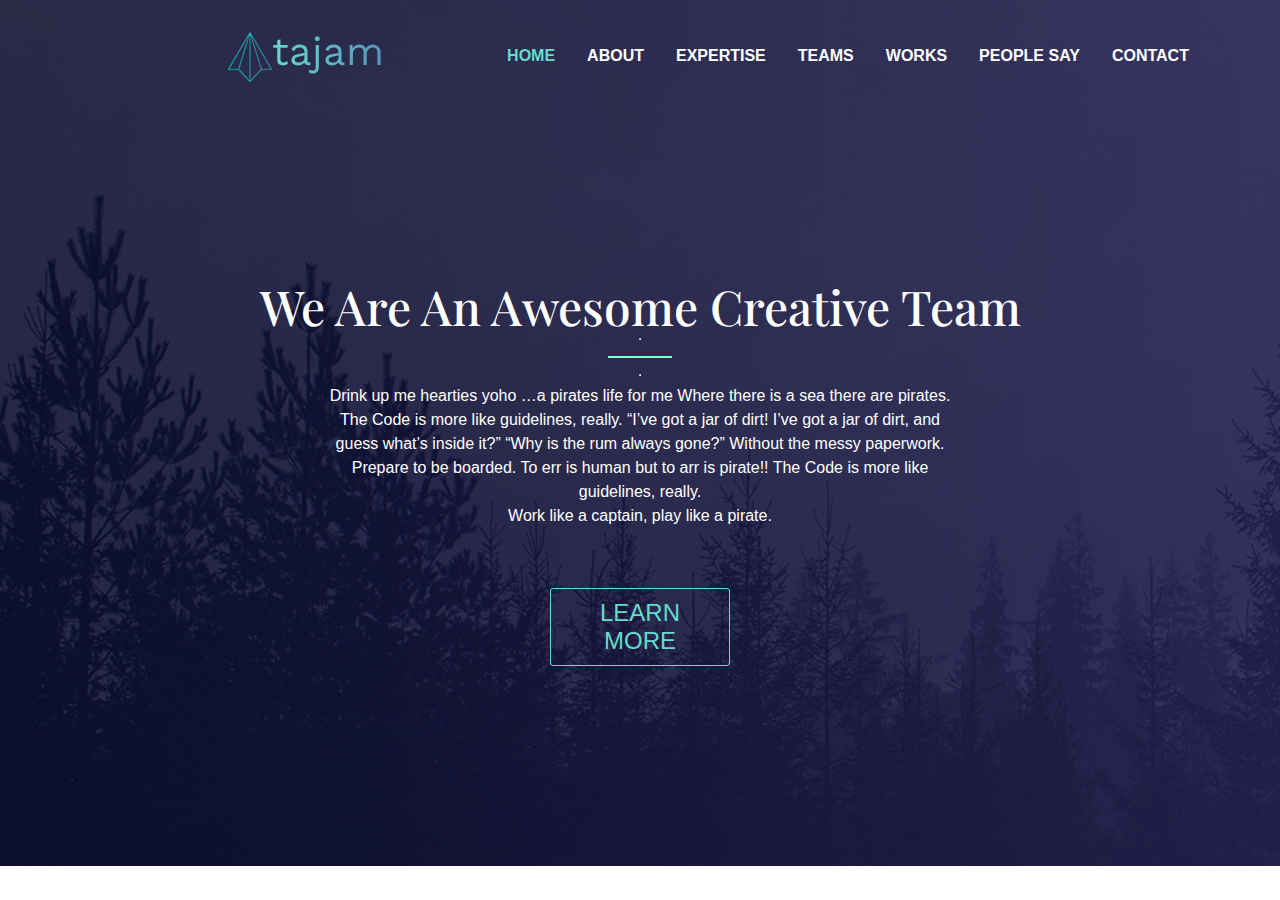
==== index.html @ 82365e59 "website head" ====
<!DOCTYPE html>
<html lang="en">
<head>
    <meta charset="UTF-8">
    <meta http-equiv="X-UA-Compatible" content="IE=edge">
    <meta name="viewport" content="width=device-width, initial-scale=1.0">
    <title>Document</title>
    <link rel="stylesheet" href="./css/style.css">
    <link rel="stylesheet" href="./css/reset.css">
    <link rel="preconnect" href="https://fonts.googleapis.com">
<link rel="preconnect" href="https://fonts.gstatic.com" crossorigin>
<link href="https://fonts.googleapis.com/css2?family=Work+Sans:wght@100&display=swap" rel="stylesheet"> 
<link rel="preconnect" href="https://fonts.googleapis.com">
<link rel="preconnect" href="https://fonts.gstatic.com" crossorigin>
<link href="https://fonts.googleapis.com/css2?family=Playfair+Display:wght@900&display=swap" rel="stylesheet"> 
</head>
<body>
    <section class="wrapper">
        <div class="top">
            <div class="top-left">
                <img src="./images/photoshop/design-assets/png/logo.png" alt="">
                <h1>tajam</h1>
            </div>
            <div class="top-right">
                <ul>
                    <li><a id="home-color" href="#">home</a></li>
                    <li><a href="#">about</a></li>
                    <li><a href="#">expertise</a></li>
                    <li><a href="#">teams</a></li>
                    <li><a href="#">works</a></li>
                    <li><a href="#">people say</a></li>
                    <li><a href="#">contact</a></li>
                </ul>
            </div>
        </div>
        <div class="bottom">
            <h1>we are an awesome creative team</h1>
            <hr class="invisible">
            <hr style="height:2px; width:5%; border-width:0; color:rgb(127, 255, 212); background-color:rgb(127, 255, 212)">
            <hr class="invisible">
            <p>Drink up me hearties yoho …a pirates life for me Where there is a sea there are pirates. The Code is more like guidelines, really. “I’ve got a jar of dirt! I’ve got a jar of dirt, and guess what’s inside it?” “Why is the rum always gone?” Without the messy paperwork.<br> Prepare to be boarded. To err is human but to arr is pirate!! The Code is more like guidelines, really.<br> Work like a captain, play like a pirate.</p>
            
            <button type="button">Learn More</button>
        </div>
    </section>
    
</body>
</html>
---- css/style.css ----
.wrapper {
    margin: 0 auto;
    background-image: url(../images/photoshop/design-assets/bgk-header.png);
    background-repeat: no-repeat;
    background-size: cover;
    position: relative;
}

.top {
    overflow: hidden;
    display: flex;
    padding-top: 2rem;
}

.top-left {
    display: flex;
    font-size: 40px;
    width: 30%;
    justify-content: flex-end;
    flex-direction: row;
}

.top-left h1 {
    background: #67D8CD;
    background: -webkit-linear-gradient(to right, #67D8CD 0%, #5794BA 100%);
    background: -moz-linear-gradient(to right, #67D8CD 0%, #5794BA 100%);
    background: linear-gradient(to right, #67D8CD 0%, #5794BA 100%);
    -webkit-background-clip: text;
    -webkit-text-fill-color: transparent;
    font-family: 'Work Sans',sans-serif ;

}

/*-------------------TOP RIGHT----------------*/
.top-right {
    text-transform: uppercase;
    width: 70%;
    padding-top: 1em;
}

.top-right ul {
    display: flex;
    justify-content: center;
    
}

.top-right ul li {
    padding-left: 2em;
    
}

.top-right a {
    color: white;
    font-weight: bold;
    font-family: sans-serif;
}

#home-color {
    color: #68DACD
}
/*--------------------TOP RIGHT------------------*/


/*--------------------BOTTOM------------------*/
.bottom {
    color: white;
    display: inline-flex;
    flex-direction: column;
    width: 100%;
    margin-top: 200px;
}

.bottom h1  {
    display: flex;
    justify-content: center;
    margin-left: auto;
    margin-right: auto;
    font-size: 3rem;
    text-transform: capitalize;
    font-family: 'Playfair Display', serif;
    font-weight: 500;
}

.bottom p {
    display: flex;
    justify-content: center;
    margin-left: auto;
    margin-right: auto;
    width: 50%;
    text-align: center;
    line-height: 1.5;
    font-family: sans-serif;
}

.bottom button {
    margin-top: 60px;
    width: 180px;
    margin-left: auto;
    margin-right: auto;
    margin-bottom: 200px;
    padding: 10px;
    border: 1px solid #68DACD;
    background-color: rgba(255, 255, 255, 0);
    cursor: pointer;
    font-size: 24px;
    text-transform: uppercase;
    color: #68DACD;
    
    border-radius: 3px;
}

.bottom button:hover {
    color: rgb(0, 0, 0);
    background-color: #68dacd;
    transition: 0.6s;
    
}

.invisible {
    color: rgba(0, 0, 0, 0);
}

/*--------------------BOTTOM------------------*/
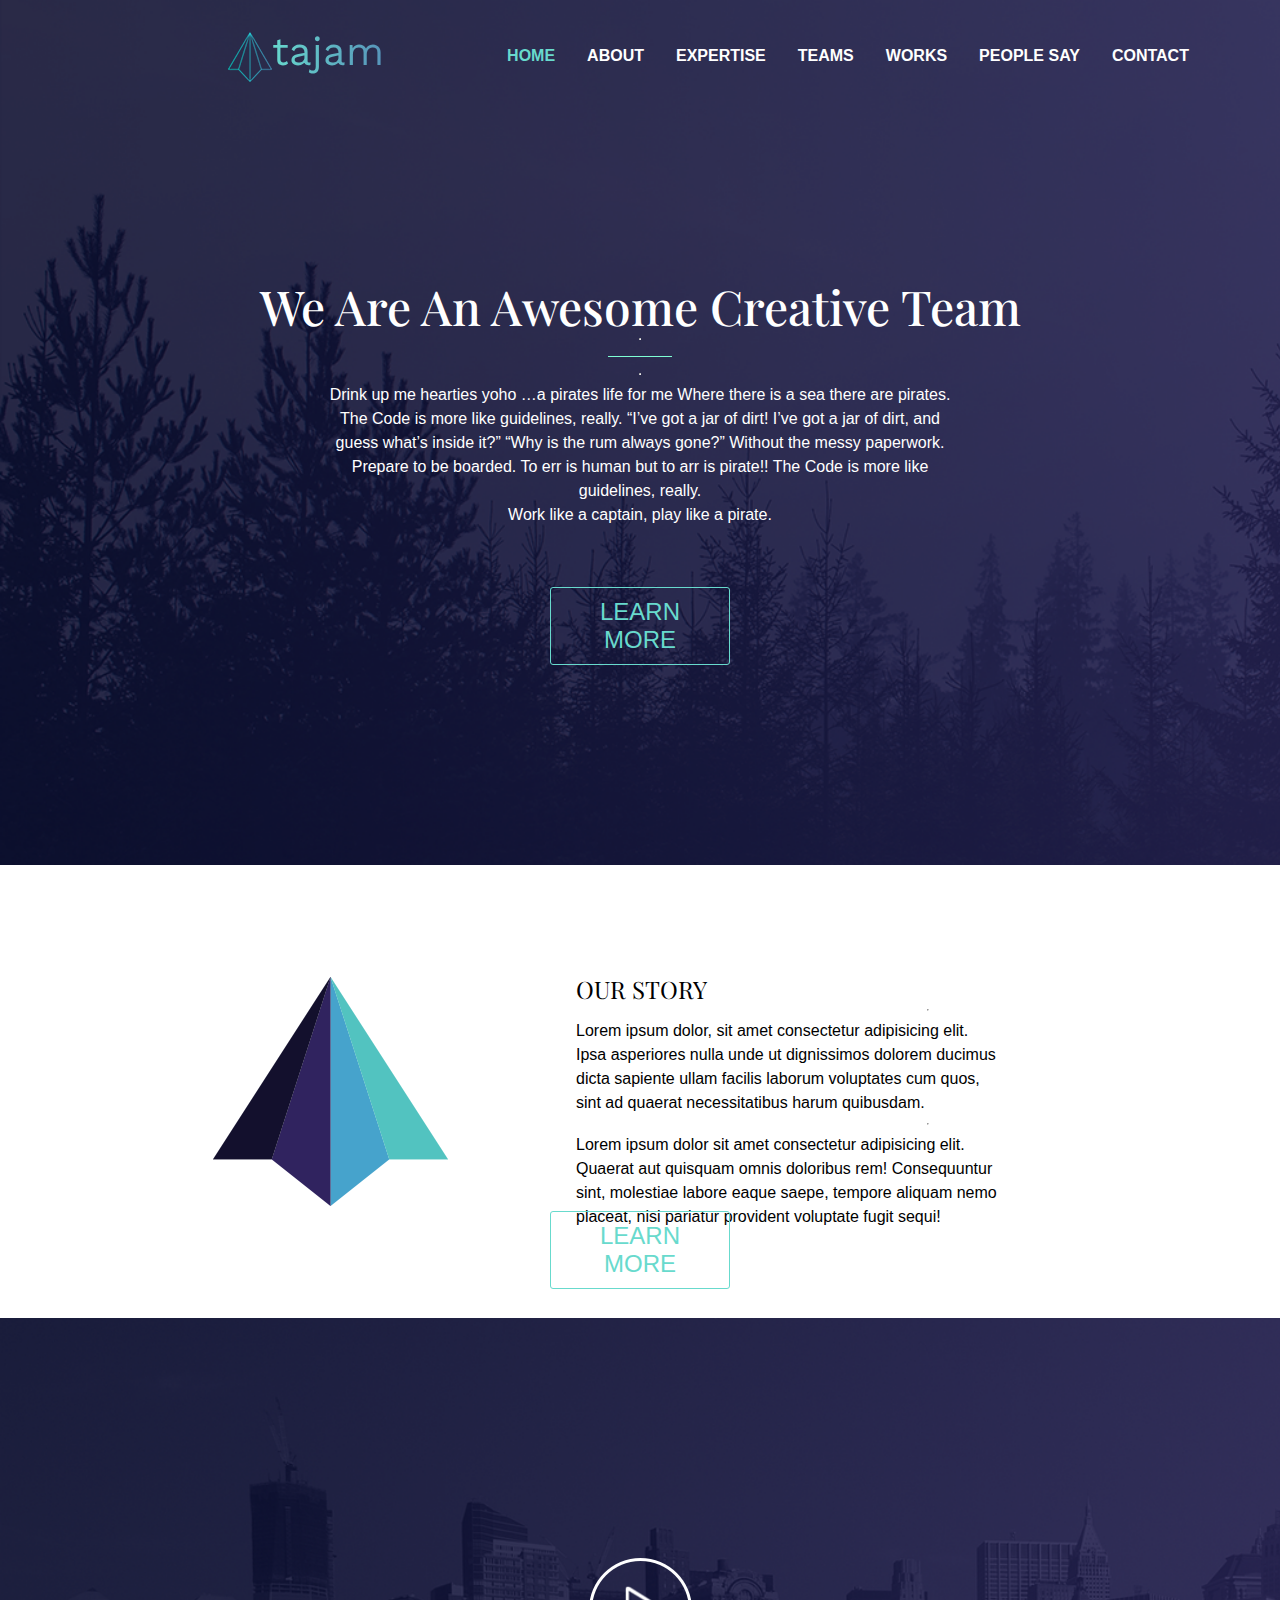
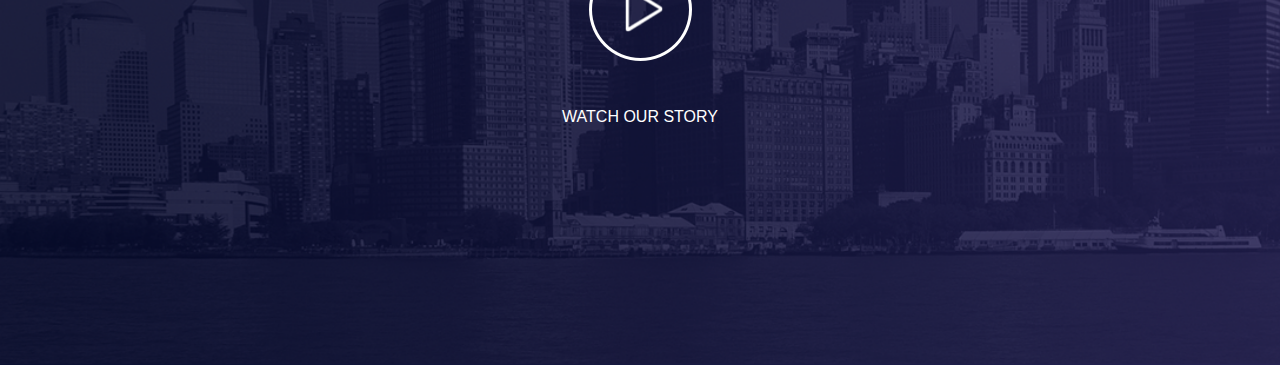
==== commit 09743eeb: "finished section 2 and 3" ====
--- a/index.html
+++ b/index.html
@@ -21,7 +21,7 @@
                 <img src="./images/photoshop/design-assets/png/logo.png" alt="">
                 <h1>tajam</h1>
             </div>
-            <div class="top-right">
+            <div class="top-right uppercase">
                 <ul>
                     <li><a id="home-color" href="#">home</a></li>
                     <li><a href="#">about</a></li>
@@ -36,13 +36,37 @@
         <div class="bottom">
             <h1>we are an awesome creative team</h1>
             <hr class="invisible">
-            <hr style="height:2px; width:5%; border-width:0; color:rgb(127, 255, 212); background-color:rgb(127, 255, 212)">
+            <hr style="height:1px; width:5%; border-width:0; color:rgb(127, 255, 212); background-color:rgb(127, 255, 212)">
             <hr class="invisible">
             <p>Drink up me hearties yoho …a pirates life for me Where there is a sea there are pirates. The Code is more like guidelines, really. “I’ve got a jar of dirt! I’ve got a jar of dirt, and guess what’s inside it?” “Why is the rum always gone?” Without the messy paperwork.<br> Prepare to be boarded. To err is human but to arr is pirate!! The Code is more like guidelines, really.<br> Work like a captain, play like a pirate.</p>
             
-            <button type="button">Learn More</button>
+            <button class="button uppercase" type="button">Learn More</button>
         </div>
     </section>
-    
+
+    <section class="our-story">
+        <div class="big-logo">
+            <img src="./images/photoshop/design-assets/png/logo-big.png" alt="">
+        </div>
+        <div class="our-story-text">
+            <h1 class="uppercase">our story</h1>
+            <hr class="invisible">
+            <p>Lorem ipsum dolor, sit amet consectetur adipisicing elit. Ipsa asperiores nulla unde ut dignissimos dolorem ducimus dicta sapiente ullam facilis laborum voluptates cum quos, sint ad quaerat necessitatibus harum quibusdam.</p>
+            <hr class="invisible">
+            <p>Lorem ipsum dolor sit amet consectetur adipisicing elit. Quaerat aut quisquam omnis doloribus rem! Consequuntur sint, molestiae labore eaque saepe, tempore aliquam nemo placeat, nisi pariatur provident voluptate fugit sequi!</p>
+            <div class="story-button">
+                <button class="button uppercase" type="button">Learn More</button>
+            </div>
+        </div>
+    </section>
+
+    <section class="watch-story">
+        <div class="play-button">
+            <img src="./images/photoshop/design-assets/png/play.png" alt="">
+        </div>
+        <div class="play-title">
+            <h1 class="uppercase">watch our story</h1>
+        </div>
+    </section>
 </body>
 </html>--- a/css/style.css
+++ b/css/style.css
@@ -1,3 +1,24 @@
+/* -----------------SHORTCUTS-------------- */
+.uppercase {
+    text-transform: uppercase;
+}
+
+.invisible {
+    color: rgba(0, 0, 0, 0);
+}
+
+.button {
+    padding: 10px;
+    border: 1px solid #68DACD;
+    background-color: rgba(255, 255, 255, 0);
+    cursor: pointer;
+    font-size: 24px;
+    color: #68DACD;
+    border-radius: 3px;
+    width: 180px;
+}
+
+/* -----------------SHORTCUTS-------------- */
 .wrapper {
     margin: 0 auto;
     background-image: url(../images/photoshop/design-assets/bgk-header.png);
@@ -33,7 +54,6 @@
 
 /*-------------------TOP RIGHT----------------*/
 .top-right {
-    text-transform: uppercase;
     width: 70%;
     padding-top: 1em;
 }
@@ -58,7 +78,7 @@
 #home-color {
     color: #68DACD
 }
-/*--------------------TOP RIGHT------------------*/
+/*--------------------TOP RIGHT END------------------*/
 
 
 /*--------------------BOTTOM------------------*/
@@ -93,32 +113,106 @@
 }
 
 .bottom button {
-    margin-top: 60px;
-    width: 180px;
-    margin-left: auto;
-    margin-right: auto;
-    margin-bottom: 200px;
-    padding: 10px;
-    border: 1px solid #68DACD;
-    background-color: rgba(255, 255, 255, 0);
-    cursor: pointer;
-    font-size: 24px;
-    text-transform: uppercase;
-    color: #68DACD;
-    
-    border-radius: 3px;
+    margin: 60px auto 200px;
 }
 
 .bottom button:hover {
-    color: rgb(0, 0, 0);
+    color: rgb(255, 255, 255);
     background-color: #68dacd;
     transition: 0.6s;
     
 }
 
-.invisible {
-    color: rgba(0, 0, 0, 0);
-}
-
-/*--------------------BOTTOM------------------*/
-
+
+
+/*----------------------------BOTTOM END-------------------------------*/
+/*------------------------- END OF WEBSITE HEADER ------------------------------- */
+
+
+/*-------------------------- OUR STORY SECTION -----------------------------------*/
+
+.our-story {
+    display: flex;
+    position: relative;
+}
+
+.big-logo {
+    width: 35%;
+    display: flex;
+    justify-content: flex-end;
+    margin-top: 7em;
+    margin-bottom: 7em;
+}
+
+.our-story-text {
+    display: flex;
+    flex-direction: column;
+    margin-top: 7em;
+    margin-left: auto;
+    width: 55%;
+}
+
+.story-button button {
+    position: absolute;
+    top: 85%;
+    left: 50%;
+    transform: translate(-50%, -50%);
+}
+
+.story-button button:hover {
+    color: rgb(255, 255, 255);
+    background-color: #68dacd;
+    transition: 0.6s;
+    
+}
+
+.our-story-text h1 {
+    font-size: 24px;
+    font-family: 'Playfair Display', serif;
+    font-weight: lighter;
+}
+
+.our-story-text p {
+    width: 60%;
+    line-height: 1.5;
+    font-family: sans-serif;
+}
+
+/*-------------------------- OUR STORY SECTION END -----------------------------------*/
+
+
+
+/*-------------------------- STORY VIDEO SECTION -----------------------------------*/
+.watch-story {
+    background-image: url(../images/photoshop/design-assets/bgk-middle.png);
+    background-repeat: no-repeat;
+    background-size: cover;
+    padding: 15em 0;
+}
+
+.play-button {
+    display: flex;
+    justify-content:center;
+    
+}
+
+.play-title {
+    display: flex;
+    justify-content:center;
+    padding-top: 3em;
+    color: white;
+    font-family: sans-serif;
+}
+
+
+
+
+
+
+
+
+
+
+
+
+/*------------------------ STORY VIDEO SECTION END -----------------------------------*/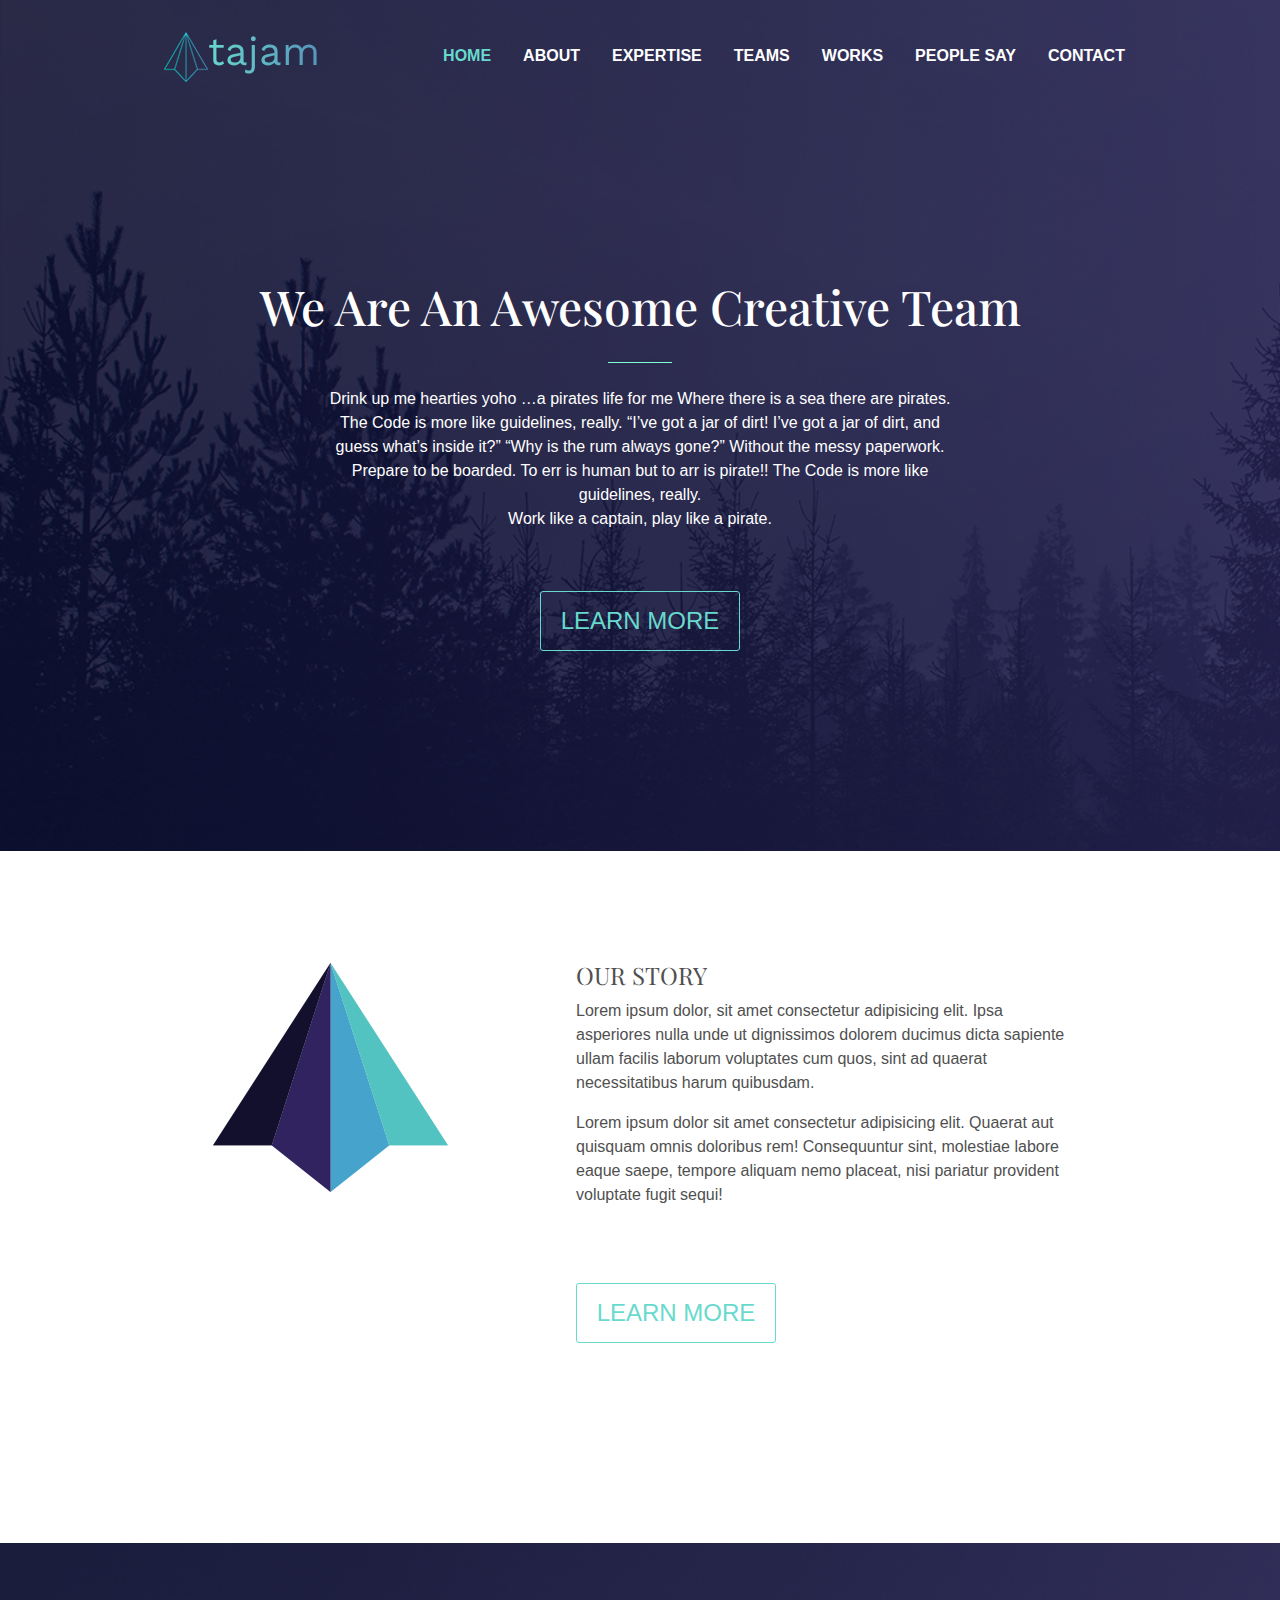
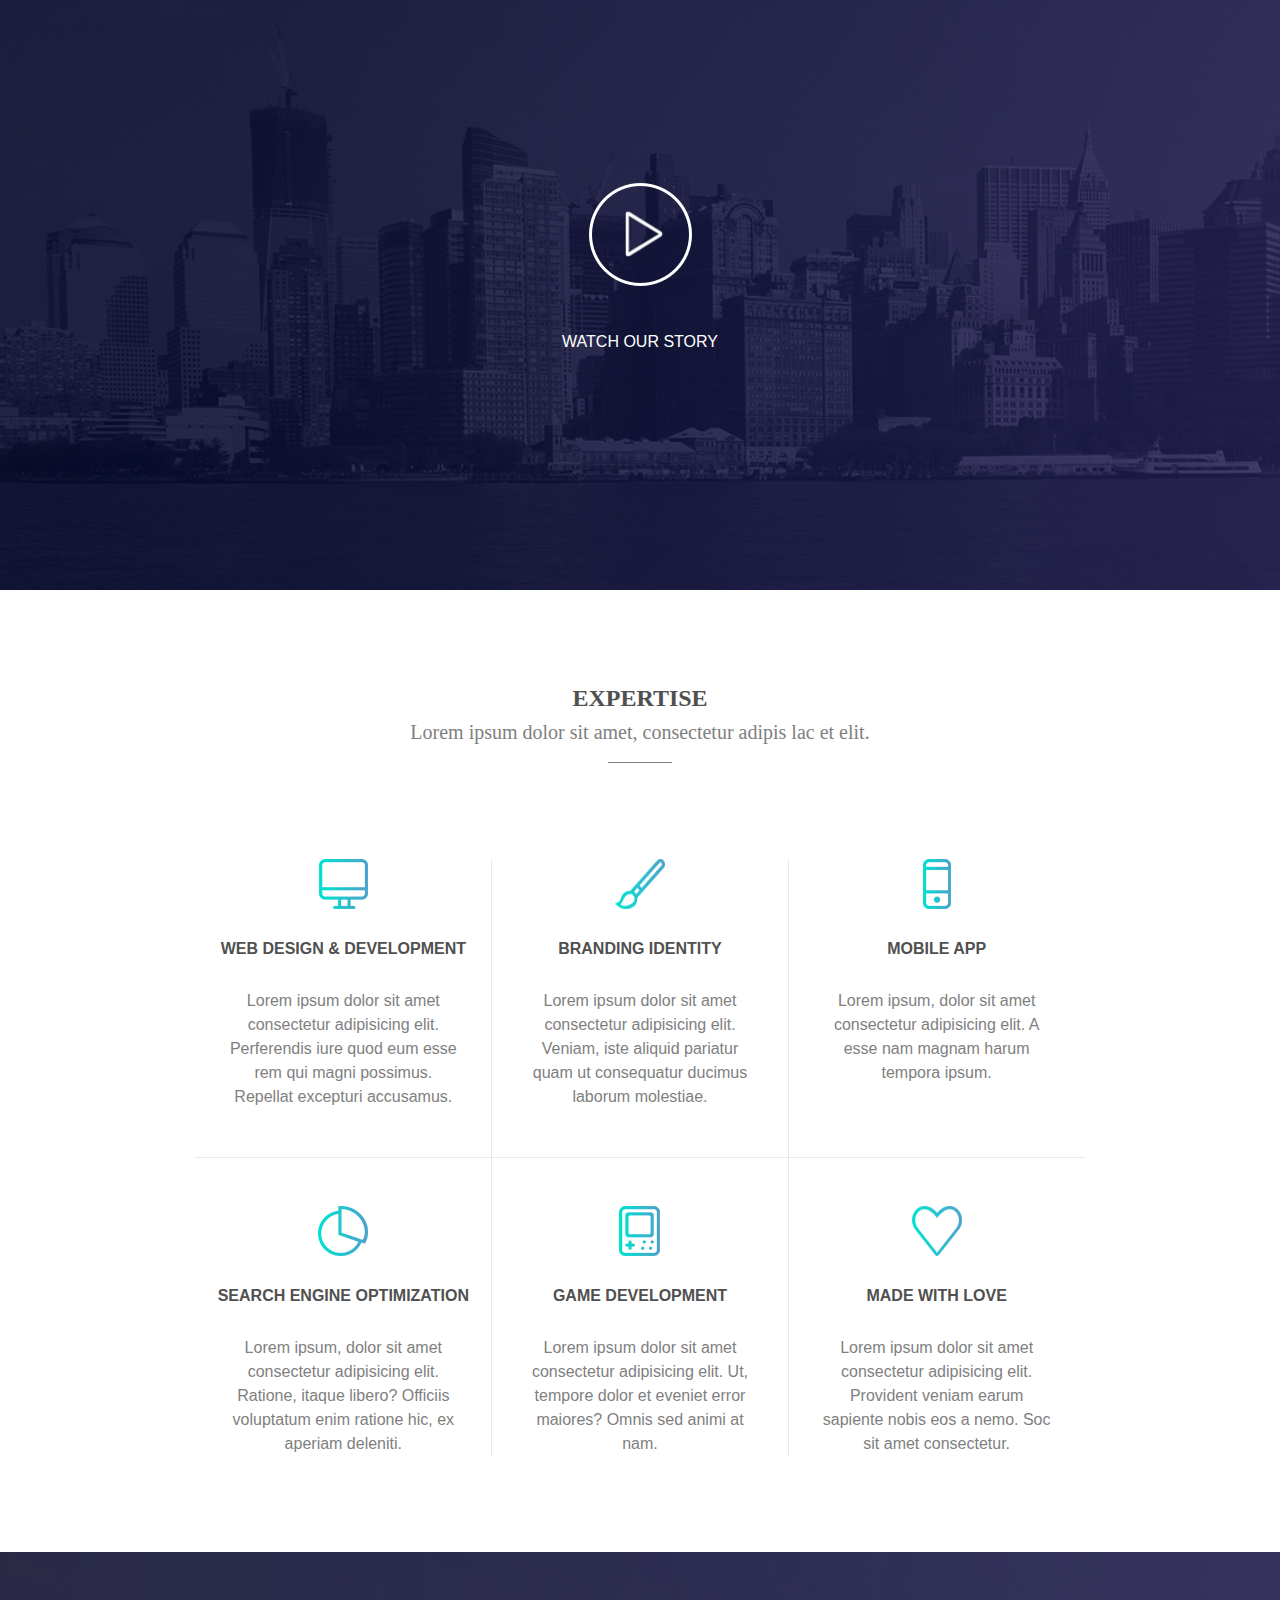
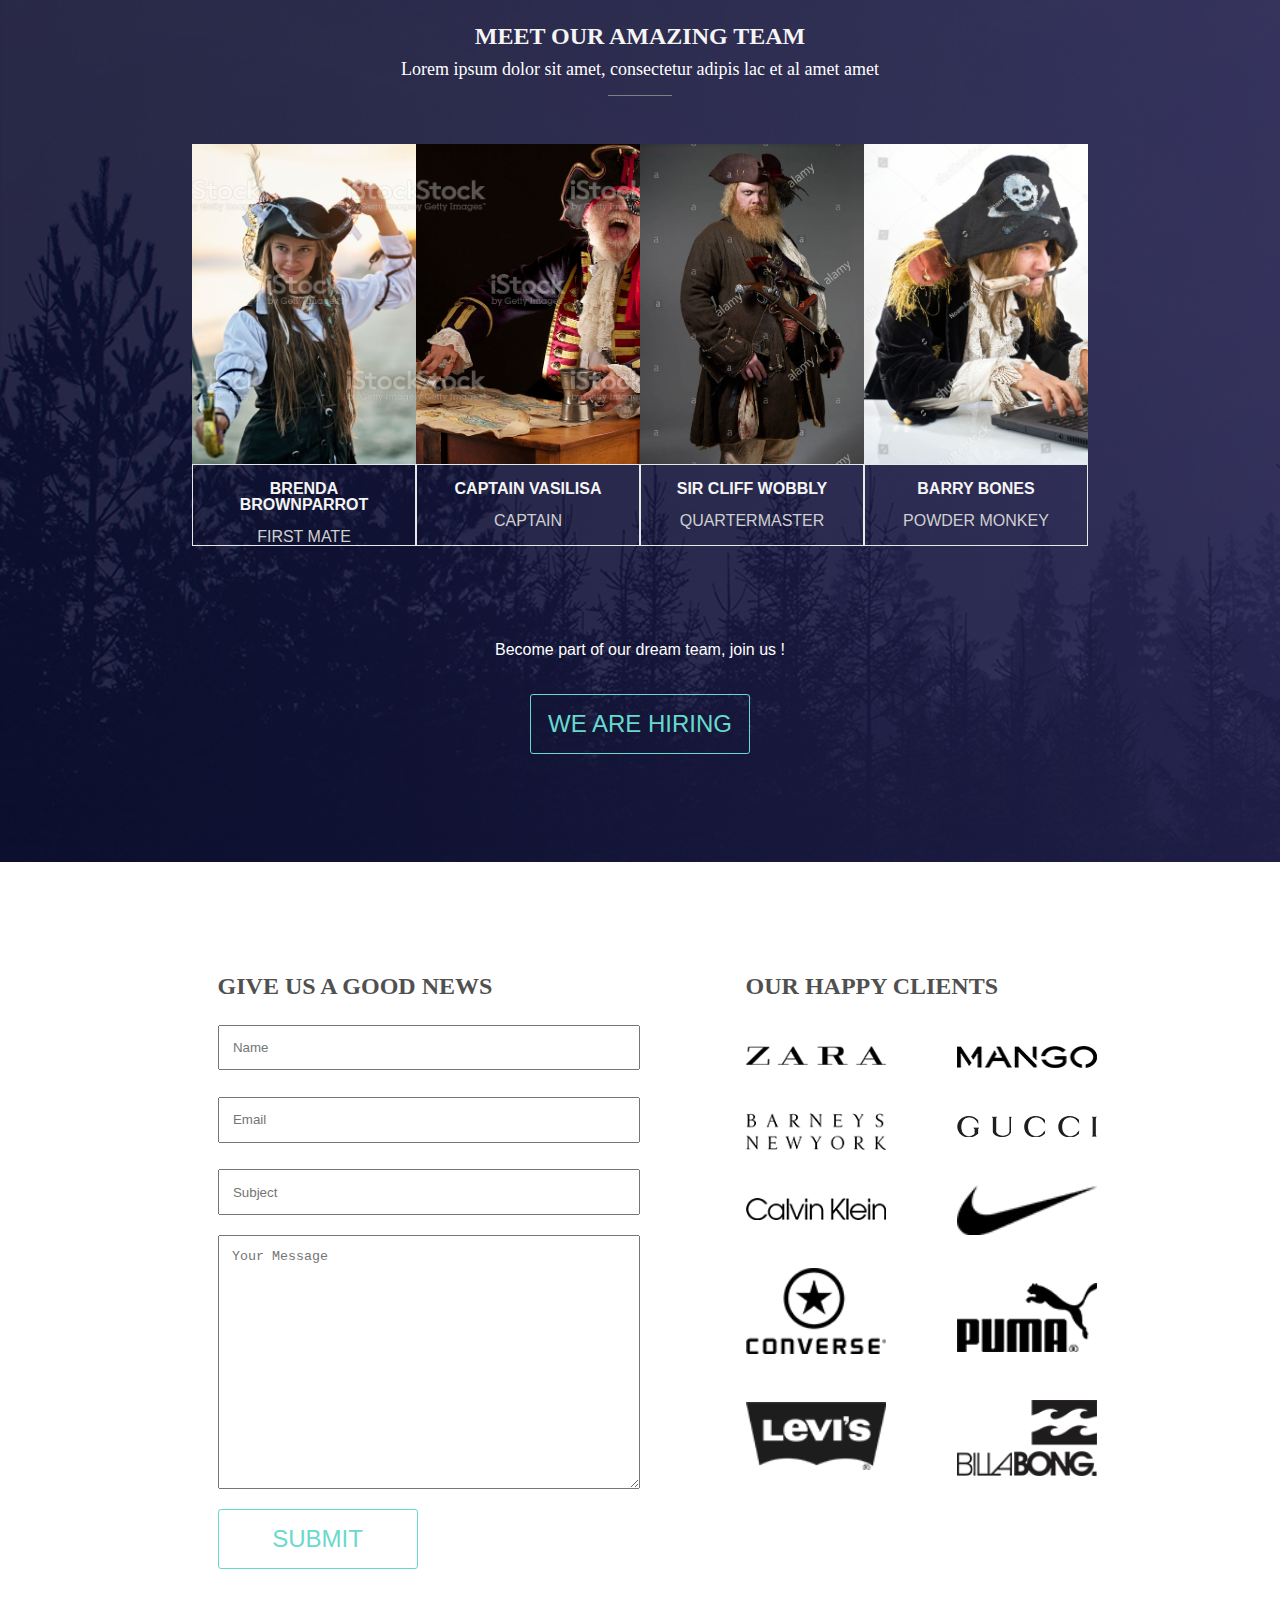
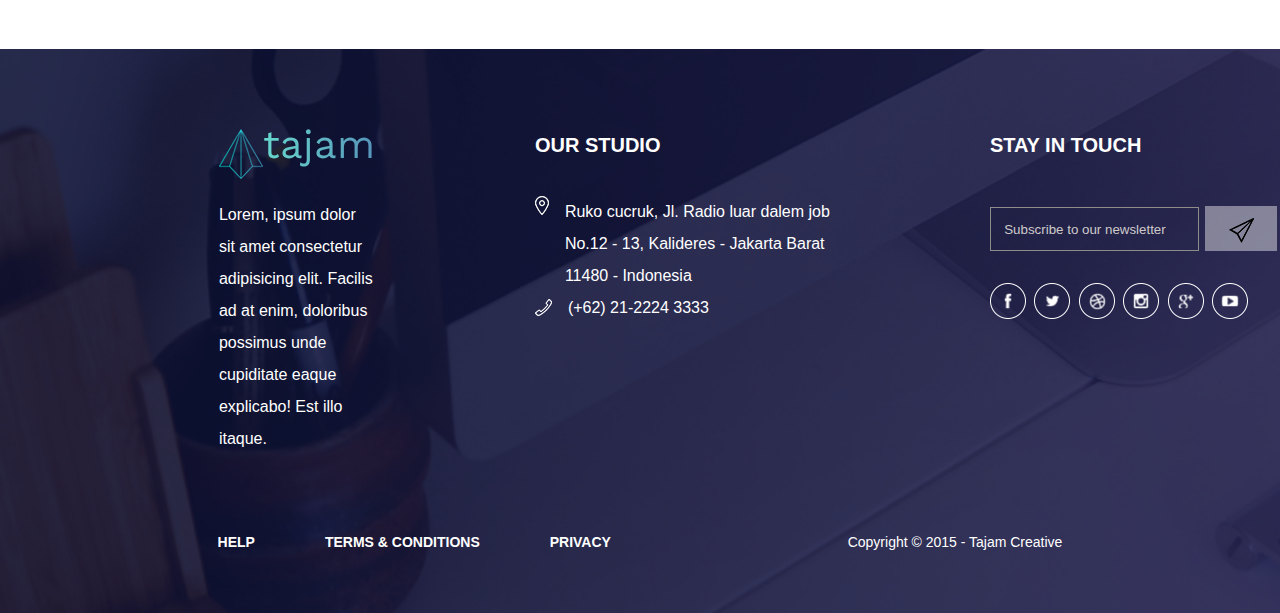
==== commit 75b7888b: "finished raw website" ====
--- a/index.html
+++ b/index.html
@@ -15,11 +15,13 @@
 <link href="https://fonts.googleapis.com/css2?family=Playfair+Display:wght@900&display=swap" rel="stylesheet"> 
 </head>
 <body>
+    
+<!-- -----------------TOP SECTION------------------ -->
     <section class="wrapper">
         <div class="top">
             <div class="top-left">
                 <img src="./images/photoshop/design-assets/png/logo.png" alt="">
-                <h1>tajam</h1>
+                <h1 class="logo-name">tajam</h1>
             </div>
             <div class="top-right uppercase">
                 <ul>
@@ -35,38 +37,262 @@
         </div>
         <div class="bottom">
             <h1>we are an awesome creative team</h1>
-            <hr class="invisible">
+            
             <hr style="height:1px; width:5%; border-width:0; color:rgb(127, 255, 212); background-color:rgb(127, 255, 212)">
-            <hr class="invisible">
+            
             <p>Drink up me hearties yoho …a pirates life for me Where there is a sea there are pirates. The Code is more like guidelines, really. “I’ve got a jar of dirt! I’ve got a jar of dirt, and guess what’s inside it?” “Why is the rum always gone?” Without the messy paperwork.<br> Prepare to be boarded. To err is human but to arr is pirate!! The Code is more like guidelines, really.<br> Work like a captain, play like a pirate.</p>
             
             <button class="button uppercase" type="button">Learn More</button>
         </div>
     </section>
 
+<!-- -----------------TOP SECTION END------------------ -->
+
+<!-- -----------------OUR STORY SECTION------------------ -->
     <section class="our-story">
         <div class="big-logo">
-            <img src="./images/photoshop/design-assets/png/logo-big.png" alt="">
+            <img src="./images/photoshop/design-assets/png/logo-big.png" alt="" width="235px" height="229px">
         </div>
         <div class="our-story-text">
             <h1 class="uppercase">our story</h1>
-            <hr class="invisible">
+            
             <p>Lorem ipsum dolor, sit amet consectetur adipisicing elit. Ipsa asperiores nulla unde ut dignissimos dolorem ducimus dicta sapiente ullam facilis laborum voluptates cum quos, sint ad quaerat necessitatibus harum quibusdam.</p>
-            <hr class="invisible">
+            
             <p>Lorem ipsum dolor sit amet consectetur adipisicing elit. Quaerat aut quisquam omnis doloribus rem! Consequuntur sint, molestiae labore eaque saepe, tempore aliquam nemo placeat, nisi pariatur provident voluptate fugit sequi!</p>
             <div class="story-button">
                 <button class="button uppercase" type="button">Learn More</button>
             </div>
         </div>
     </section>
-
+<!-- -----------------OUR STORY SECTION END------------------ -->
+
+<!-- -----------------STORY VIDEO SECTION------------------ -->
     <section class="watch-story">
         <div class="play-button">
             <img src="./images/photoshop/design-assets/png/play.png" alt="">
         </div>
         <div class="play-title">
-            <h1 class="uppercase">watch our story</h1>
-        </div>
-    </section>
+            <h2 class="uppercase">watch our story</h2>
+        </div>
+    </section>
+<!-- -----------------STORY VIDEO SECTION END------------------ -->
+
+<!-- -----------------EXPERTISE SECTION------------------ -->
+    <section class="expertise">
+        <div class="expertise-title">
+            <h2 class="uppercase text-center">expertise</h2>
+            <h3 class="text-center">Lorem ipsum dolor sit amet, consectetur adipis lac et elit.</h3>
+        </div>
+        <hr style="height:1px; width:5%; border-width:0; color:gray; background-color:gray">
+        <div class="squares">
+            <div class="squares-top flex-center">
+                <div class="monitor grey-borders">
+                    <div class="flex-center">
+                        <img src="./images/photoshop/design-assets/png/screen.png" alt="">
+                    </div>
+                    <h2 class="uppercase text-center">web design & development</h2>
+                    <p class="text-center">Lorem ipsum dolor sit amet consectetur adipisicing elit. Perferendis iure quod eum esse rem qui magni possimus. Repellat excepturi accusamus.</p>
+                </div>
+                <div class="pen grey-borders">
+                    <div class="flex-center">
+                        <img src="./images/photoshop/design-assets/png/pen.png" alt="" width="50px" height="50px">
+                    </div>
+                    <h2 class="uppercase text-center">branding identity</h2>
+                    <p class="text-center">Lorem ipsum dolor sit amet consectetur adipisicing elit. Veniam, iste aliquid pariatur quam ut consequatur ducimus laborum molestiae.</p>
+                </div>
+                <div class="mobile">
+                    <div class="flex-center">
+                        <img src="./images/photoshop/design-assets/png/mobile.png" alt="">
+                    </div>
+                    <h2 class="uppercase text-center">mobile app</h2>
+                    <p class="text-center">Lorem ipsum, dolor sit amet consectetur adipisicing elit. A esse nam magnam harum tempora ipsum.</p>
+                </div>
+            </div>
+
+
+            <div class="squares-bottom flex-center">
+                <div class="graph">
+                    <div class="flex-center">
+                        <img src="./images/photoshop/design-assets/png/graph.png" alt="">
+                    </div>
+                    <h2 class="uppercase text-center">search engine optimization</h2>
+                    <p class="text-center">Lorem ipsum, dolor sit amet consectetur adipisicing elit. Ratione, itaque libero? Officiis voluptatum enim ratione hic, ex aperiam deleniti.</p>
+                </div>
+                <div class="game">
+                    <div class="flex-center">
+                        <img src="./images/photoshop/design-assets/png/gameboy.png" alt="">
+                    </div>
+                    <h2 class="uppercase text-center">game development</h2>
+                    <p class="text-center">Lorem ipsum dolor sit amet consectetur adipisicing elit. Ut, tempore dolor et eveniet error maiores? Omnis sed animi at nam.</p>
+                </div>
+                <div class="heart">
+                    <div class="flex-center">
+                        <img src="./images/photoshop/design-assets/png/heart.png" alt="" width="50px" height="50px">
+                    </div>
+                    <h2 class="uppercase text-center">made with love</h2>
+                    <p class="text-center">Lorem ipsum dolor sit amet consectetur adipisicing elit. Provident veniam earum sapiente nobis eos a nemo. Soc sit amet consectetur.</p>
+                </div>
+            </div>
+        </div>
+    </section>
+<!-- -----------------EXPERTISE SECTION END------------------ -->
+
+<!-- -------------------TEAM SECTION-------------------- -->
+    <section class="team">
+        <div class="team-title">
+            <h2 class="uppercase text-center">meet our amazing team</h2>
+            <h3 class="text-center">Lorem ipsum dolor sit amet, consectetur adipis lac et al amet amet</h3>
+            <hr style="height:1px; width:5%; border-width:0; color:gray; background-color:gray">
+        </div>
+        
+    
+
+        <div class="team-pics">
+            <div class="member-1 square">
+
+            </div>
+            <div class="member-2 square">
+
+            </div>
+            <div class="member-3 square">
+
+            </div>
+            <div class="member-4 square">
+
+            </div>
+        </div>
+
+        <div class="team-tags">
+            <div class="tag-1 rectangle">
+                <h2 class="name uppercase text-center">Brenda Brownparrot</h2>
+                <h3 class="job uppercase text-center">first mate</h3>
+            </div>
+            <div class="tag-2 rectangle">
+                <h2 class="name uppercase text-center">Captain Vasilisa</h2>
+                <h3 class="job uppercase text-center">Captain</h3>
+            </div>
+            <div class="tag-3 rectangle">
+                <h2 class="name uppercase text-center">Sir Cliff Wobbly</h2>
+                <h3 class="job uppercase text-center">quartermaster</h3>
+            </div>
+            <div class="tag-4 rectangle">
+                <h2 class="name uppercase text-center">Barry Bones</h2>
+                <h3 class="job uppercase text-center">powder monkey</h3>
+            </div>
+        </div>
+        <div class="team-footer">
+            <h2 class="text-center">Become part of our dream team, join us !</h2>
+            <div class="team-button flex-center">
+                <button class="button uppercase" style="width: 220px" type="button">we are hiring</button>
+            </div>
+            
+        </div>
+    </section>
+<!-- -----------------TEAM SECTION END------------------ -->
+
+
+<!-- -----------------CLIENT SECTION ------------------ -->
+    <section class="client">
+        <div class="client-wrapper">
+            <div class="left">
+                <div class="inner-left">
+                    <h2 class="left-title uppercase">give us a good news</h2>
+                    <input type="text" placeholder="Name">
+                    <input type="email" placeholder="Email">
+                    <input type="text" placeholder="Subject">
+                    <textarea name="message" id="" cols="30" rows="15" placeholder="Your Message"></textarea>
+                    <input type="submit" value="submit" class="button uppercase">
+                </div>
+            </div>
+
+            
+            <div class="right">
+                <h2 class="right-title uppercase">our happy clients</h2>
+                <div class="inner-right">
+                    
+                    <div class="pics-left">
+                        <img src="/images/photoshop/design-assets/png/Zara_Logo.png" alt="">
+                        <img src="/images/photoshop/design-assets/png/1280px-Barneys_New_York_Logo.png" alt="">
+                        <img src="/images/photoshop/design-assets/png/Calvin_klein_logo.png" alt="">
+                        <img src="/images/photoshop/design-assets/png/Converse_logo.png" alt="">
+                        <img src="/images/photoshop/design-assets/png/1280px-Levi's_logo.png" alt="">
+                    </div>
+
+
+                    <div class="pics-right">
+                        <img src="/images/photoshop/design-assets/png/Logo_of_Mango_(new).png" alt="">
+                        <img src="/images/photoshop/design-assets/png/1280px-Gucci_Logo.png" alt="">
+                        <img src="/images/photoshop/design-assets/png/1280px-Logo_NIKE.png" alt="">
+                        <img src="/images/photoshop/design-assets/png/Puma_Logo.png" alt="">
+                        <img src="/images/photoshop/design-assets/png/Billabong.png" alt="">
+                    </div>
+                </div>
+            </div>
+        </div>
+        
+    </section>
+
+<!-- -----------------CLIENT SECTION END------------------ -->
+
+<!-------------------- SECTION FOOTER -------------------->
+    
+    <footer>
+        <section class="footer-wrapper">
+
+            <!-------- WRAPPER LEFT ---------->
+            <div class="wrapper-left">
+                <div class="footer-logo">
+                    <img src="./images/photoshop/design-assets/png/logo.png" alt="">
+                    <h1 class="logo-name">tajam</h1>
+                </div>
+                <p>Lorem, ipsum dolor sit amet consectetur adipisicing elit. Facilis ad at enim, doloribus possimus unde cupiditate eaque explicabo! Est illo itaque.</p>
+            </div>
+            
+            <!-------- WRAPPER MIDDLE ---------->
+            <div class="wrapper-middle">
+                <h3 class="uppercase">our studio</h3>
+                <div class="location">
+                    <img src="/images/photoshop/design-assets/png/big104.png" alt="">
+                    <p>Ruko cucruk, Jl. Radio luar dalem job <br>
+                        No.12 - 13, Kalideres - Jakarta Barat <br>
+                        11480 - Indonesia</p>
+                </div>
+                <div class="phone">
+                    <img src="/images/photoshop/design-assets/png/phone351.png" alt="">
+                    <h4 class="phone-number">(+62) 21-2224 3333</h4>
+                </div>
+            </div>
+
+            <!-------- WRAPPER RIGHT ---------->
+            <div class="wrapper-right">
+                <h3 class="uppercase">stay in touch</h3>
+                <div class="subscribe-bar">
+                    <input type="email" placeholder="Subscribe to our newsletter">
+                    <input type="image" class="airplane" src="/images/photoshop/design-assets/png/paper122.png" border="0" alt="Submit"/>
+                </div>
+                <div class="social">
+                    <img src="/images/photoshop/design-assets/png/facebook.png" alt="">
+                    <img src="/images/photoshop/design-assets/png/twitter.png" alt="">
+                    <img src="/images/photoshop/design-assets/png/dribbble.png" alt="">
+                    <img src="/images/photoshop/design-assets/png/instagram.png" alt="">
+                    <img src="/images/photoshop/design-assets/png/gplus.png" alt="">
+                    <img src="/images/photoshop/design-assets/png/youtube.png" alt="">
+                </div>
+            </div>
+        </section>
+        
+        <div class="footer-bottom">
+            <div class="bottom-left">
+               <h3 class="uppercase">help</h3>
+               <h3 class="uppercase">terms &amp; conditions</h3>
+               <h3 class="uppercase">privacy</h3>
+            </div>
+            
+            <div class="bottom-right">
+                <h4>Copyright &copy; 2015 - Tajam Creative</h4>
+            </div>
+       </div>
+    </footer>
+    
 </body>
 </html>--- a/css/style.css
+++ b/css/style.css
@@ -1,4 +1,5 @@
 /* -----------------SHORTCUTS-------------- */
+
 .uppercase {
     text-transform: uppercase;
 }
@@ -8,40 +9,64 @@
 }
 
 .button {
-    padding: 10px;
+    padding: 15px;
     border: 1px solid #68DACD;
     background-color: rgba(255, 255, 255, 0);
     cursor: pointer;
     font-size: 24px;
     color: #68DACD;
     border-radius: 3px;
-    width: 180px;
-}
-
+    width: 200px;
+}
+
+.flex-center {
+    display: flex;
+    justify-content: center;
+    
+}
+
+.text-center {
+    text-align: center;
+}
+
+.grey-borders {
+    border-bottom: 1px solid #E8E8E8;
+    border-right: 1px solid #E8E8E8;
+}
+
+.square {
+    width: 280px;
+    height: 320px;
+    background-color: #ffffff;
+}
+
+.rectangle {
+    width: 278px;
+    height: 80px;
+    background-color: #00000000;
+    border: 1px solid #E8E8E8;
+}
 /* -----------------SHORTCUTS-------------- */
 .wrapper {
-    margin: 0 auto;
     background-image: url(../images/photoshop/design-assets/bgk-header.png);
     background-repeat: no-repeat;
     background-size: cover;
-    position: relative;
 }
 
 .top {
-    overflow: hidden;
-    display: flex;
-    padding-top: 2rem;
+    display: flex;
+    padding-top: 2em;
 }
 
 .top-left {
     display: flex;
     font-size: 40px;
-    width: 30%;
+    width: 25%;
     justify-content: flex-end;
     flex-direction: row;
 }
 
-.top-left h1 {
+.logo-name {
     background: #67D8CD;
     background: -webkit-linear-gradient(to right, #67D8CD 0%, #5794BA 100%);
     background: -moz-linear-gradient(to right, #67D8CD 0%, #5794BA 100%);
@@ -81,7 +106,7 @@
 /*--------------------TOP RIGHT END------------------*/
 
 
-/*--------------------BOTTOM------------------*/
+/*--------------------TOP-BOTTOM------------------*/
 .bottom {
     color: white;
     display: inline-flex;
@@ -99,6 +124,7 @@
     text-transform: capitalize;
     font-family: 'Playfair Display', serif;
     font-weight: 500;
+    padding-bottom: .5em;
 }
 
 .bottom p {
@@ -110,6 +136,7 @@
     text-align: center;
     line-height: 1.5;
     font-family: sans-serif;
+    padding-top: 1em;
 }
 
 .bottom button {
@@ -125,7 +152,7 @@
 
 
 
-/*----------------------------BOTTOM END-------------------------------*/
+/*----------------------------TOP-BOTTOM END-------------------------------*/
 /*------------------------- END OF WEBSITE HEADER ------------------------------- */
 
 
@@ -153,10 +180,7 @@
 }
 
 .story-button button {
-    position: absolute;
-    top: 85%;
-    left: 50%;
-    transform: translate(-50%, -50%);
+    margin: 60px auto 200px;
 }
 
 .story-button button:hover {
@@ -170,12 +194,16 @@
     font-size: 24px;
     font-family: 'Playfair Display', serif;
     font-weight: lighter;
+    color: #505050;
+    padding-bottom: .5em;
 }
 
 .our-story-text p {
-    width: 60%;
+    width: 70%;
     line-height: 1.5;
     font-family: sans-serif;
+    color: #505050;
+    padding-bottom: 1em;
 }
 
 /*-------------------------- OUR STORY SECTION END -----------------------------------*/
@@ -204,15 +232,426 @@
     font-family: sans-serif;
 }
 
-
-
-
-
-
-
-
-
-
-
-
-/*------------------------ STORY VIDEO SECTION END -----------------------------------*/+/*------------------------ STORY VIDEO SECTION END -----------------------------------*/
+
+/* ---------------------------------------EXPERTISE SECTION--------------------------------- */
+
+.expertise {
+    margin-top: 6em;
+}
+
+.expertise-title h2 {
+    font-size: 24px;
+    font-weight: bold;
+    color: #505050;
+    margin-bottom: 0.5em;
+}
+
+.expertise-title h3 {
+    color: grey;
+    font-size: 20px;
+    margin-bottom: 1em;
+}
+
+.squares {
+    width: 70%;
+    margin: 6em auto
+}
+
+.monitor {
+    padding-bottom: 3em;
+    width: 33%;
+}
+
+.pen {
+    width: 33%;
+}
+
+.mobile {
+    border-bottom: 1px solid #E8E8E8;
+    width: 33%;
+}
+
+.graph {
+    border-right: 1px solid #E8E8E8;
+    padding-top: 3em;
+    width: 33%;
+}
+
+.game {
+    border-right: 1px solid #E8E8E8;
+    width: 33%;
+    padding-top: 3em;
+}
+
+.heart {
+    width: 33%;
+    padding-top: 3em;
+}
+
+.squares-top {
+    width: 100%;
+}
+
+.squares-bottom {
+    width: 100%;
+}
+
+.squares h2 {
+    padding-top: 2em;
+    padding-bottom: 2em;
+    font-family: sans-serif;
+    font-weight: 600;
+    color: #505050
+}
+
+.squares p {
+    font-family: sans-serif;
+    line-height: 1.5;
+    color: grey;
+    width: 80%;
+    margin: 0 auto;
+}
+/* ---------------------------------------EXPERTISE SECTION END--------------------------------- */
+
+/* ---------------------------------------TEAM SECTION--------------------------------- */
+
+.team-pics {
+    display: flex;
+    justify-content: space-evenly;
+    width: 70%;
+    margin: 0 auto;
+}
+
+.team-tags {
+    display: flex;
+    justify-content: space-evenly;
+    width: 70%;
+    margin: 0 auto;
+}
+
+.team-tags h2 {
+    color: whitesmoke;
+    font-family: sans-serif;
+    font-weight: 600;
+}
+
+.team-tags h3 {
+    color: #D0D0D0;
+    font-family: sans-serif;
+    font-weight: lighter;
+}
+
+.name {
+    padding: 1em;
+}
+
+.team {
+    background-image: url(/images/photoshop/design-assets/bgk-header.png);
+    background-repeat: no-repeat;
+    background-size: cover;
+}
+
+.team-title h2 {
+    padding-top: 3em;
+    color: whitesmoke;
+    font-size: 24px;
+    font-weight: bold;
+    margin-bottom: .5em;
+}
+
+.team-title h3 {
+    color: white;
+    font-family: Georgia, 'Times New Roman', Times, serif;
+    font-size: 18px;
+    padding-bottom: .5em;
+}
+
+.team-title {
+    margin-bottom: 3em;
+}
+
+.team-button button:hover {
+    color: rgb(255, 255, 255);
+    background-color: #68dacd;
+    transition: 0.6s;
+}
+
+.team-button button {
+    margin: 1.5em auto 4.5em;
+}
+
+.team-footer {
+    margin-top: 6em;
+}
+
+.team-footer h2 {
+    color: white;
+    font-family: sans-serif;
+    font-size: 16px;
+}
+
+.member-1 {
+    background-image: url(/images/female-pirate.jpg);
+    background-size: cover;
+    background-position-x: center;
+}
+
+.member-2 {
+    background-image: url(/images/captain.jpg);
+    background-size: cover;
+    background-position-x: center;
+}
+
+.member-3 {
+    background-image: url(/images/quartermaster.png);
+    background-size: cover;
+}
+
+.member-4 {
+    background-image: url(/images/pc-pirate.jpg);
+    background-size: cover;
+}
+/* ----------------------------------TEAM SECTION END------------------------------ */
+
+
+/* -----------------------CLIENT SECTION ------------------- */
+
+/* left */
+.client-wrapper {
+    display: flex;
+    width: 66%;
+    margin: 7em auto 5em;
+}
+
+.left {
+    width: 50%;
+}
+
+.inner-left {
+    display: flex;
+    flex-direction: column;
+}
+
+.inner-left h2, .right h2 {
+    font-weight: bold;
+    font-size: 24px;
+    color: #505050
+}
+
+.inner-left input:nth-child(-n+4) {
+    margin-top: 2em;
+    padding: 1em;
+}
+
+.inner-left textarea {
+    margin: 1.5em 0 1.5em;
+    padding: 1em;
+}
+
+/* right */
+.right {
+    width: 50%;
+}
+
+.inner-right {
+    display: flex;
+    margin-left: 25%;
+    width: 100%;
+}
+
+.right h2 {
+    margin-bottom: 2em;
+    margin-left: 25%;
+}
+
+.inner-right img {
+    width: 140px;
+    padding-bottom: 3em;
+}
+
+.pics-left {
+    display: inline-flex;
+    flex-direction: column;
+    width: 50%;
+}
+
+.pics-right {
+    display: inline-flex;
+    flex-direction: column;
+    width: 50%;
+}
+
+.inner-left .button:hover {
+    color: rgb(255, 255, 255);
+    background-color: #68dacd;
+    transition: 0.6s;
+}
+
+/* -----------------------CLIENT SECTION END------------------- */
+
+/* -------------SECTION FOOTER------------- */
+footer {
+    display: flex;
+    background-image: url(/images/photoshop/design-assets/bgk-footer.png);
+    background-repeat: no-repeat;
+    background-size: cover;
+    width: 100%;
+}
+
+section.footer-wrapper {
+    display: flex;
+    width: 70%;
+    margin: 0 auto;
+    padding-top: 5em;
+}
+
+/*-------- WRAPPER LEFT ----------*/
+
+.wrapper-left {
+    width: 33%;
+    margin-left: 3%;
+    color: white;
+    font-family: sans-serif;
+    line-height: 2em;
+}
+
+.footer-logo {
+    display: flex;
+    font-size: 40px;
+    flex-direction: row;
+    padding-bottom: .5em;
+}
+
+/*-------- WRAPPER MIDDLE ----------*/
+
+.wrapper-middle {
+    width: 33%;
+    line-height: 2em;
+    color: white;
+    font-family: sans-serif;
+    margin-left: 10em;
+}
+
+.wrapper-middle h3 {
+    color: white;
+    font-size: 20px;
+    font-family: sans-serif;
+    font-weight: bold;
+    padding-bottom: 1.75em;
+}
+
+.location p {
+    color: white;
+    margin-left: 1em;
+}
+
+.inliner {
+    display: inline-block;
+    vertical-align: top;
+}
+
+.location {
+    white-space: nowrap;
+    display: flex;
+}
+
+.location img {
+    align-self: baseline;
+}
+
+.phone-number {
+    margin-left: 1em;
+}
+
+.phone {
+    display: flex;
+}
+
+.phone  img {
+    align-self: center;
+}
+
+
+/*-------- WRAPPER RIGHT ----------*/
+
+.wrapper-right {
+    width: 33%;
+    line-height: 2em;
+    color: white;
+    font-family: sans-serif;
+    margin-left: 10em;
+}
+
+.wrapper-right h3 {
+    color: white;
+    font-size: 20px;
+    font-family: sans-serif;
+    font-weight: bold;
+    padding-bottom: 1em;
+}
+
+.subscribe-bar {
+    display: flex;
+    margin-bottom: 2em;
+}
+
+.subscribe-bar ::placeholder {
+    color: rgb(206, 202, 202);
+}
+
+.subscribe-bar input:first-child{
+    margin-top: 2em;
+    padding: 1em;
+    background-color: rgba(255, 255, 255, 0);
+    border: 1px solid rgb(143, 140, 140);
+    width: 180px;
+    color: white;
+}
+
+.airplane {
+    align-self: end;
+    margin-left: .5em;
+    padding: .9em 1.75em .6em;
+    background-color: rgba(245, 245, 245, 0.450);
+    align-self: flex-end;
+}
+
+.airplane:hover {
+    background-color: rgba(255, 255, 255, 0.750);
+}
+
+.social img:nth-child(n + 2){
+    margin-left: .25em;
+}
+/* -------FOOTER BOTTOM--------- */
+
+.footer-bottom {
+    display: flex;
+    width: 66%;
+    margin: 0 auto;
+    padding: 5em 0 4em;
+    justify-content: space-between;
+}
+
+.bottom-left {
+    display: flex;
+    color: white;
+    font-family: sans-serif;
+    font-size: 14px;
+}
+
+.bottom-left h3 {
+    font-weight: 600;
+}
+
+.bottom-left h3:nth-child(n + 2) {
+    padding-left: 5em;
+}
+
+.bottom-right h4 {
+    color: white;
+    font-family: sans-serif;
+    font-size: 14px;
+}
+/* -------------SECTION FOOTER END------------- */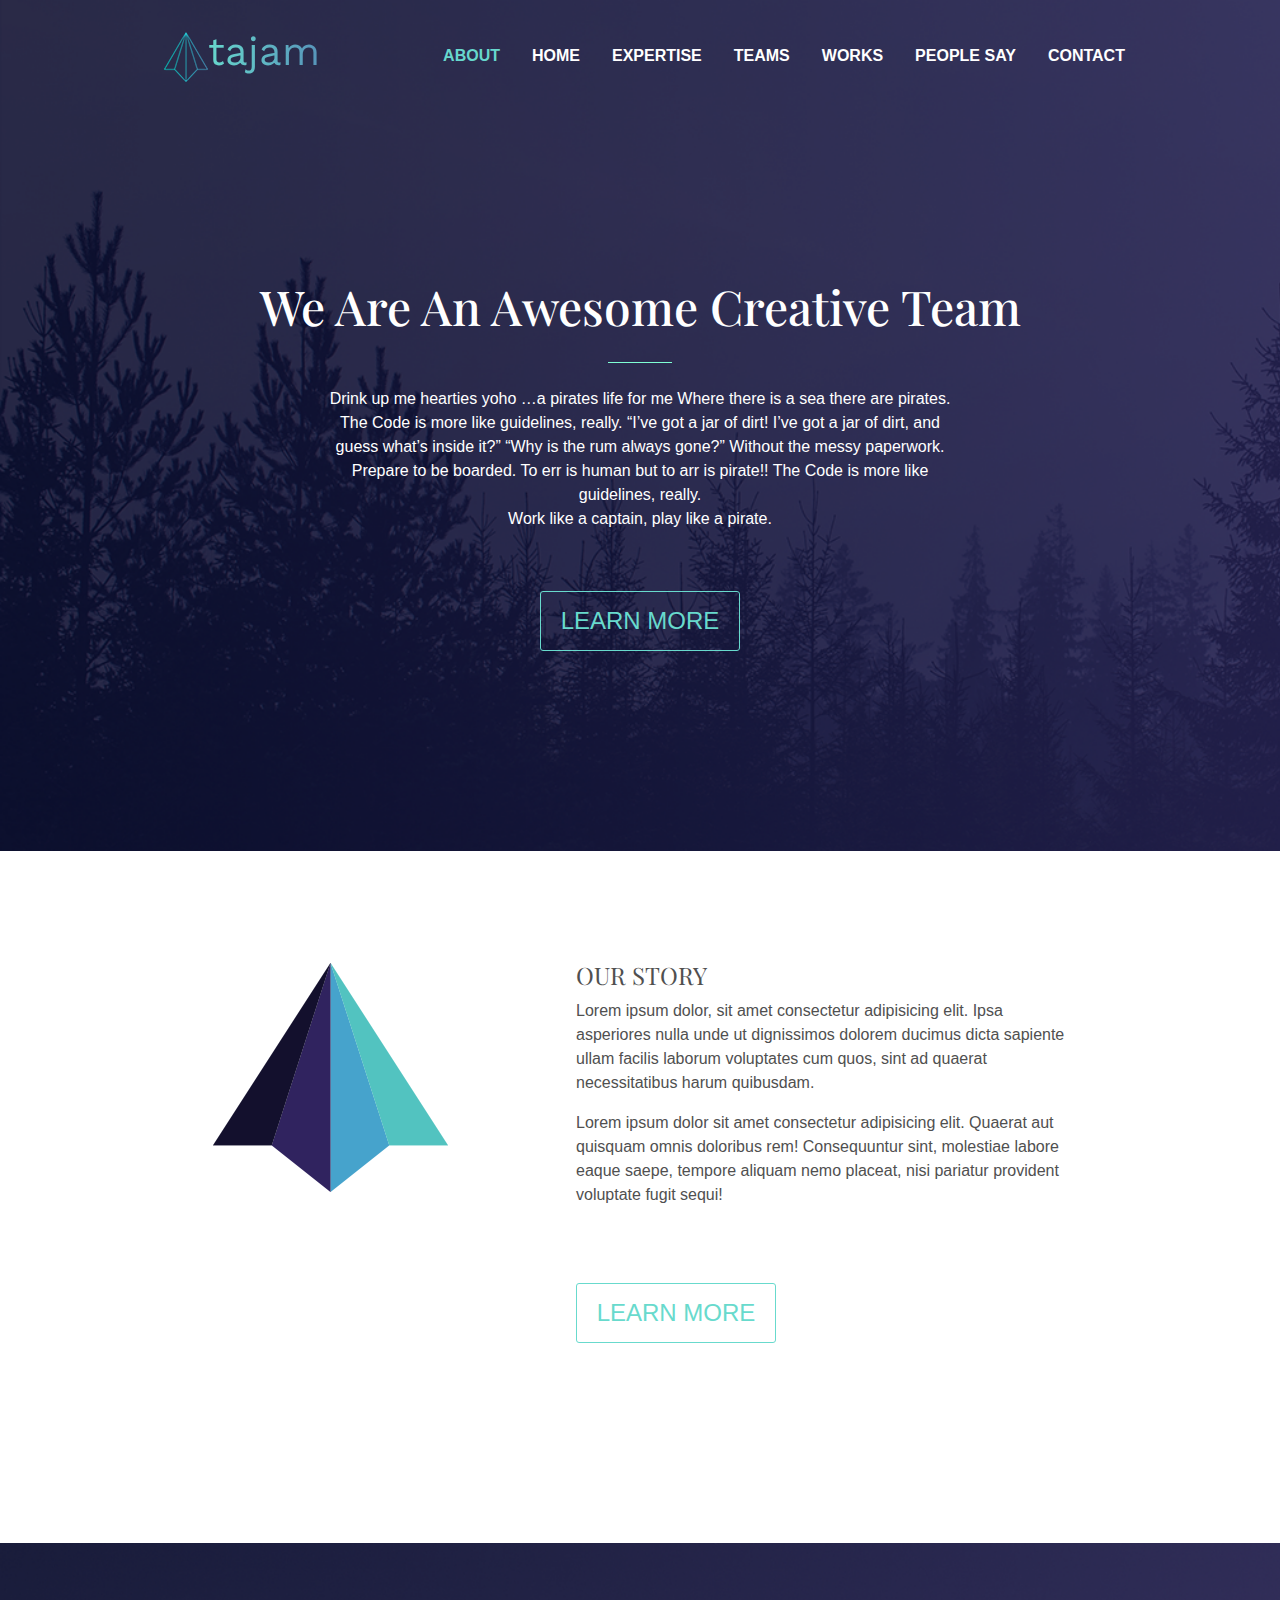
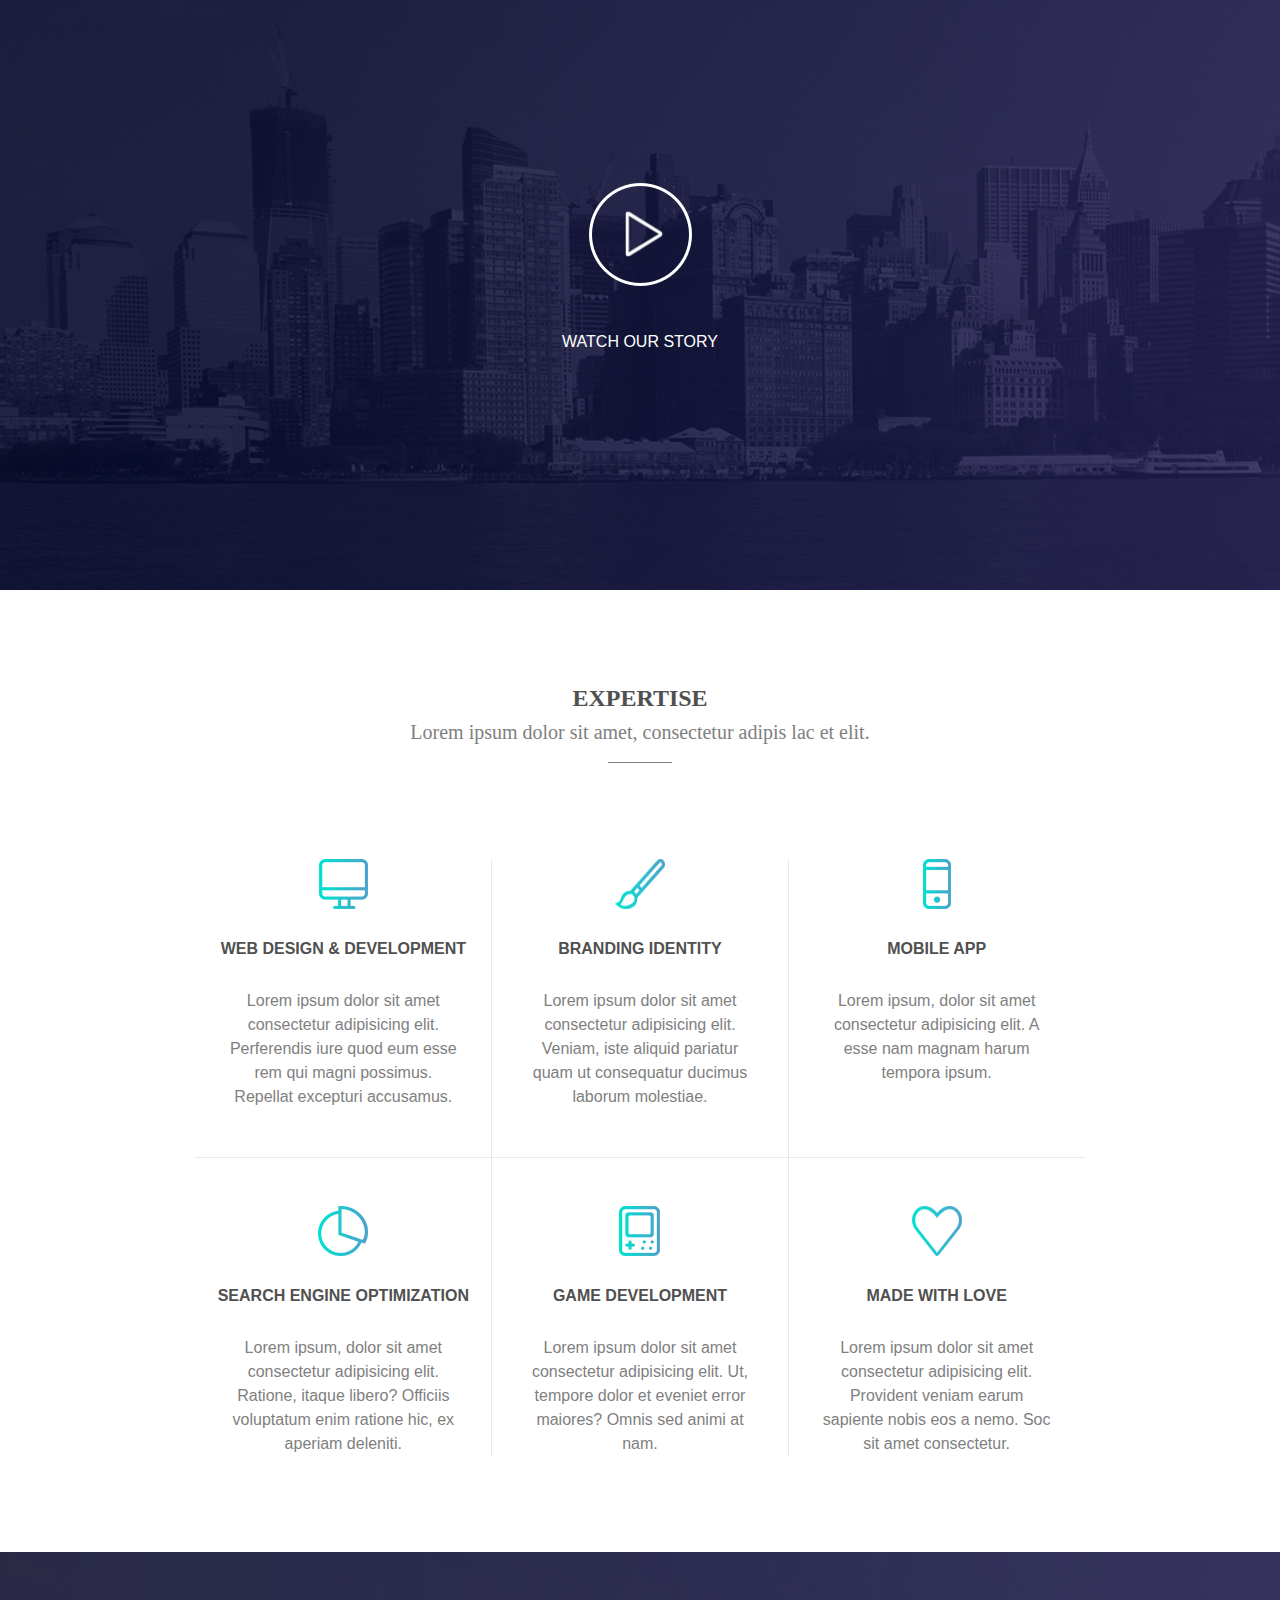
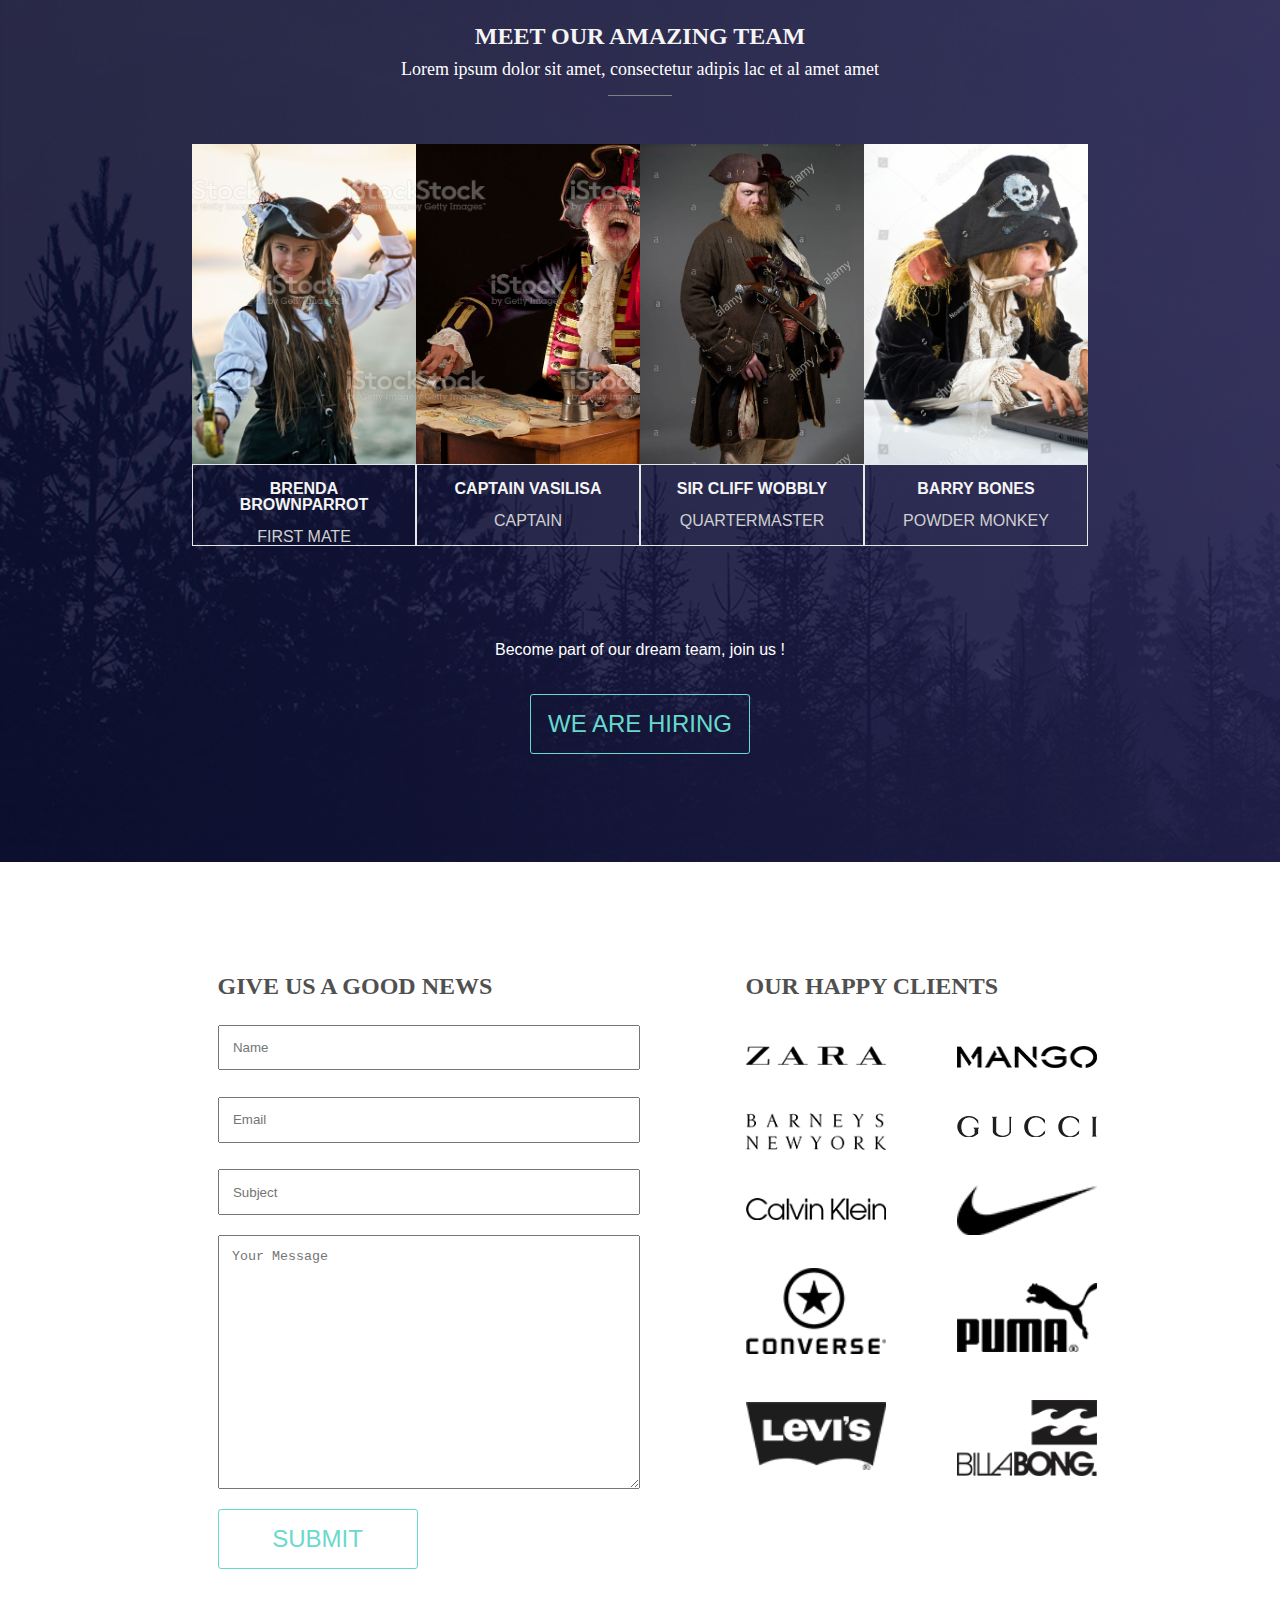
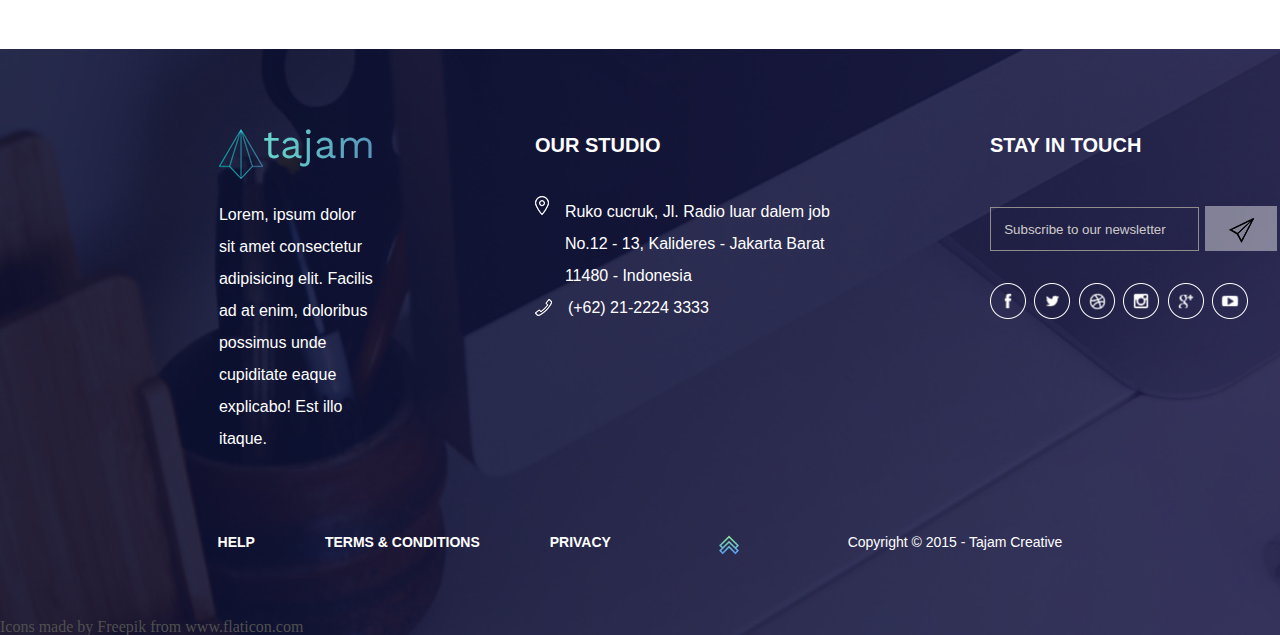
==== commit 280b0334: "nav active and btt button" ====
--- a/index.html
+++ b/index.html
@@ -25,13 +25,13 @@
             </div>
             <div class="top-right uppercase">
                 <ul>
-                    <li><a id="home-color" href="#">home</a></li>
-                    <li><a href="#">about</a></li>
-                    <li><a href="#">expertise</a></li>
-                    <li><a href="#">teams</a></li>
-                    <li><a href="#">works</a></li>
-                    <li><a href="#">people say</a></li>
-                    <li><a href="#">contact</a></li>
+                    <li class="active"><a href="#">about</a></li>
+                    <li><a href="#" id="button2">home</a></li>
+                    <li><a href="#" id="button3">expertise</a></li>
+                    <li><a href="#" id="button4">teams</a></li>
+                    <li><a href="#" id="button5">works</a></li>
+                    <li><a href="#" id="button6">people say</a></li>
+                    <li><a href="#" id="button7">contact</a></li>
                 </ul>
             </div>
         </div>
@@ -287,12 +287,23 @@
                <h3 class="uppercase">terms &amp; conditions</h3>
                <h3 class="uppercase">privacy</h3>
             </div>
-            
+            <div class="back-to-top">
+                <input type="image" src="/images/up-chevron.png" width="20px" height="20px" id="top">
+            </div>
             <div class="bottom-right">
                 <h4>Copyright &copy; 2015 - Tajam Creative</h4>
             </div>
        </div>
+       <div class="flaticon">Icons made by <a href="https://www.freepik.com" title="Freepik">Freepik</a> from <a href="https://www.flaticon.com/" title="Flaticon">www.flaticon.com</a></div>
     </footer>
-    
+    <script
+		src="https://code.jquery.com/jquery-3.6.0.js"
+		integrity="sha256-H+K7U5CnXl1h5ywQfKtSj8PCmoN9aaq30gDh27Xc0jk="
+		crossorigin="anonymous">
+    </script>
+    <script src="https://ajax.googleapis.com/ajax/libs/jquery/3.5.1/jquery.min.js">
+    </script>
+    <script src="/script.js"></script>
+
 </body>
-</html>+</html>
--- a/css/style.css
+++ b/css/style.css
@@ -94,15 +94,17 @@
     
 }
 
+.top-right ul li.active a {
+    color: #67D8CD
+}
+
 .top-right a {
     color: white;
     font-weight: bold;
     font-family: sans-serif;
 }
 
-#home-color {
-    color: #68DACD
-}
+
 /*--------------------TOP RIGHT END------------------*/
 
 
@@ -654,4 +656,30 @@
     font-family: sans-serif;
     font-size: 14px;
 }
+
+.flaticon, .flaticon a {
+    color: #505050;
+}
+
+.back-to-top {
+    display: flex;
+    flex-direction: column;
+    align-items: center;
+    font-family: sans-serif;
+    color: white;
+    cursor: pointer;
+}
+
+.back-to-top h3 {
+    padding-top: 1em;
+}
+
+.footer-bottom a span {
+    position:absolute; 
+    width:100%;
+    height:100%;
+    top:0;
+    left: 0;
+    z-index: 1;
+}
 /* -------------SECTION FOOTER END------------- */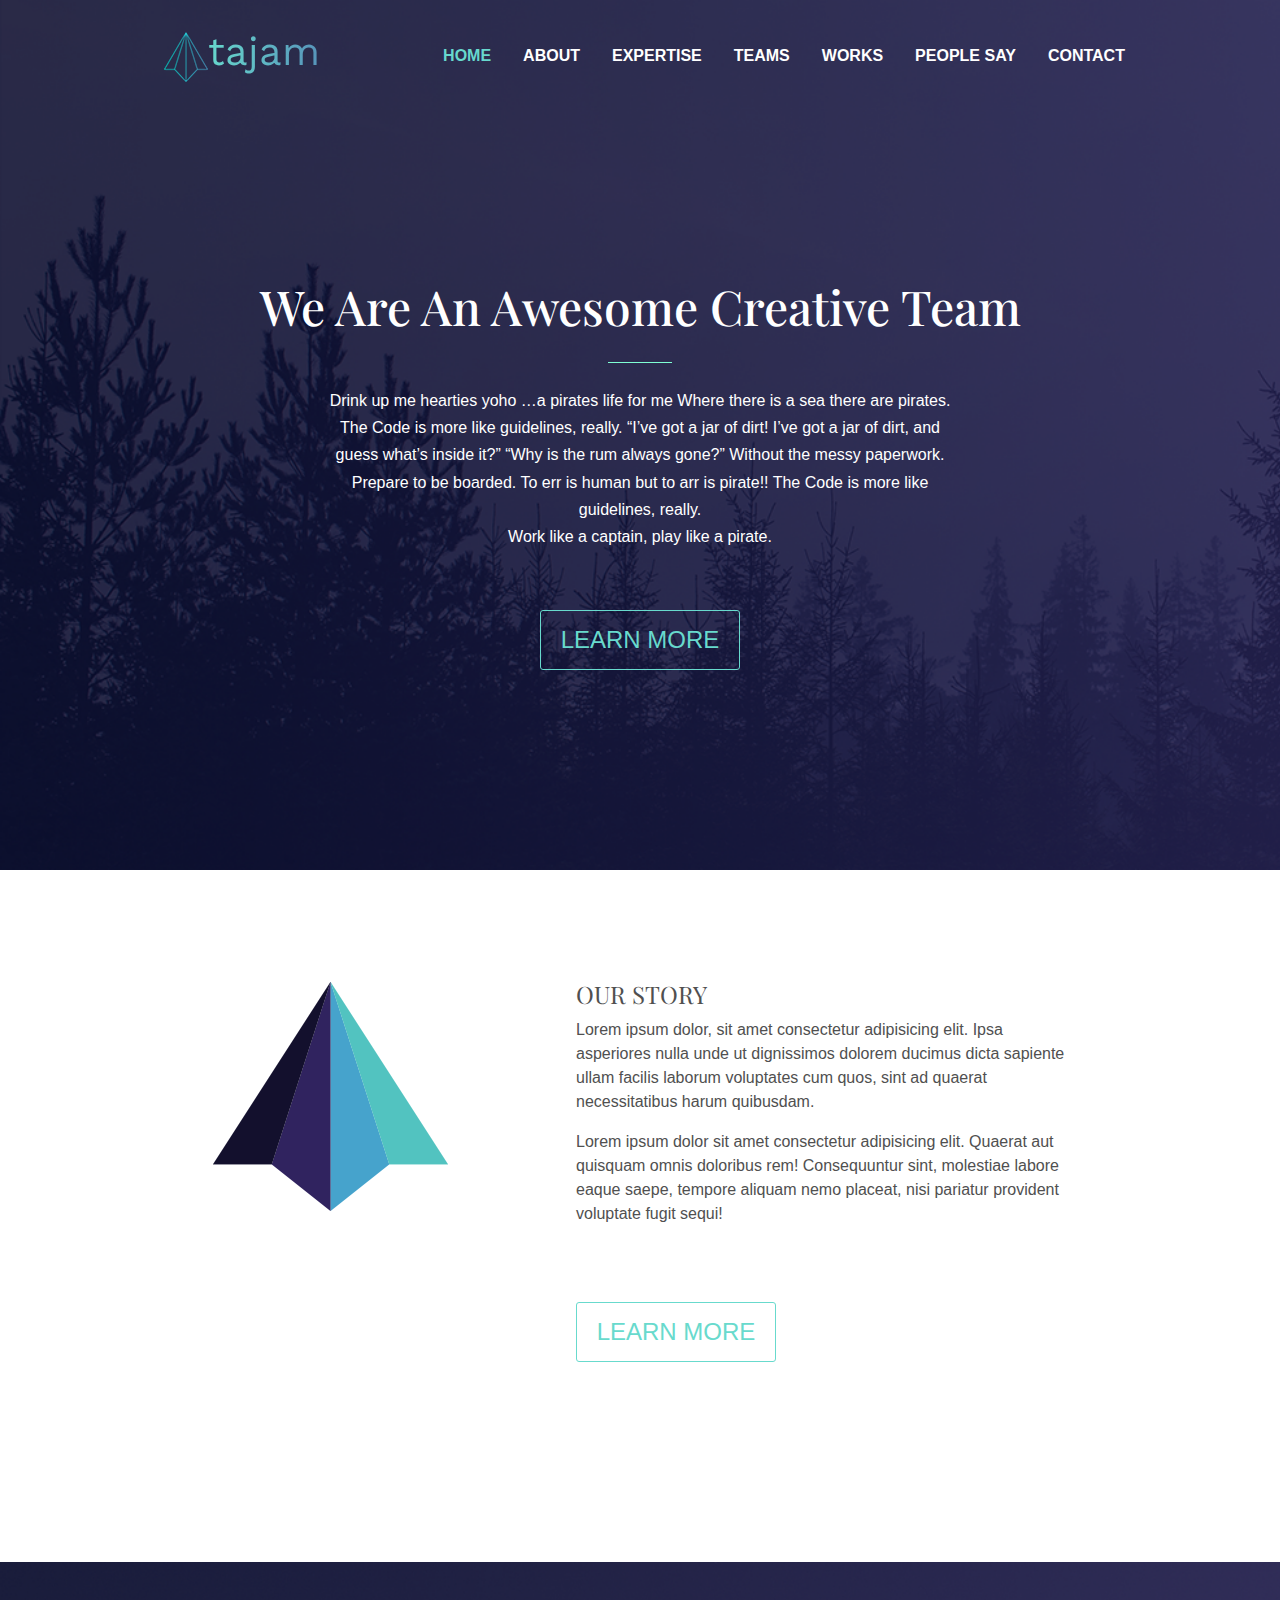
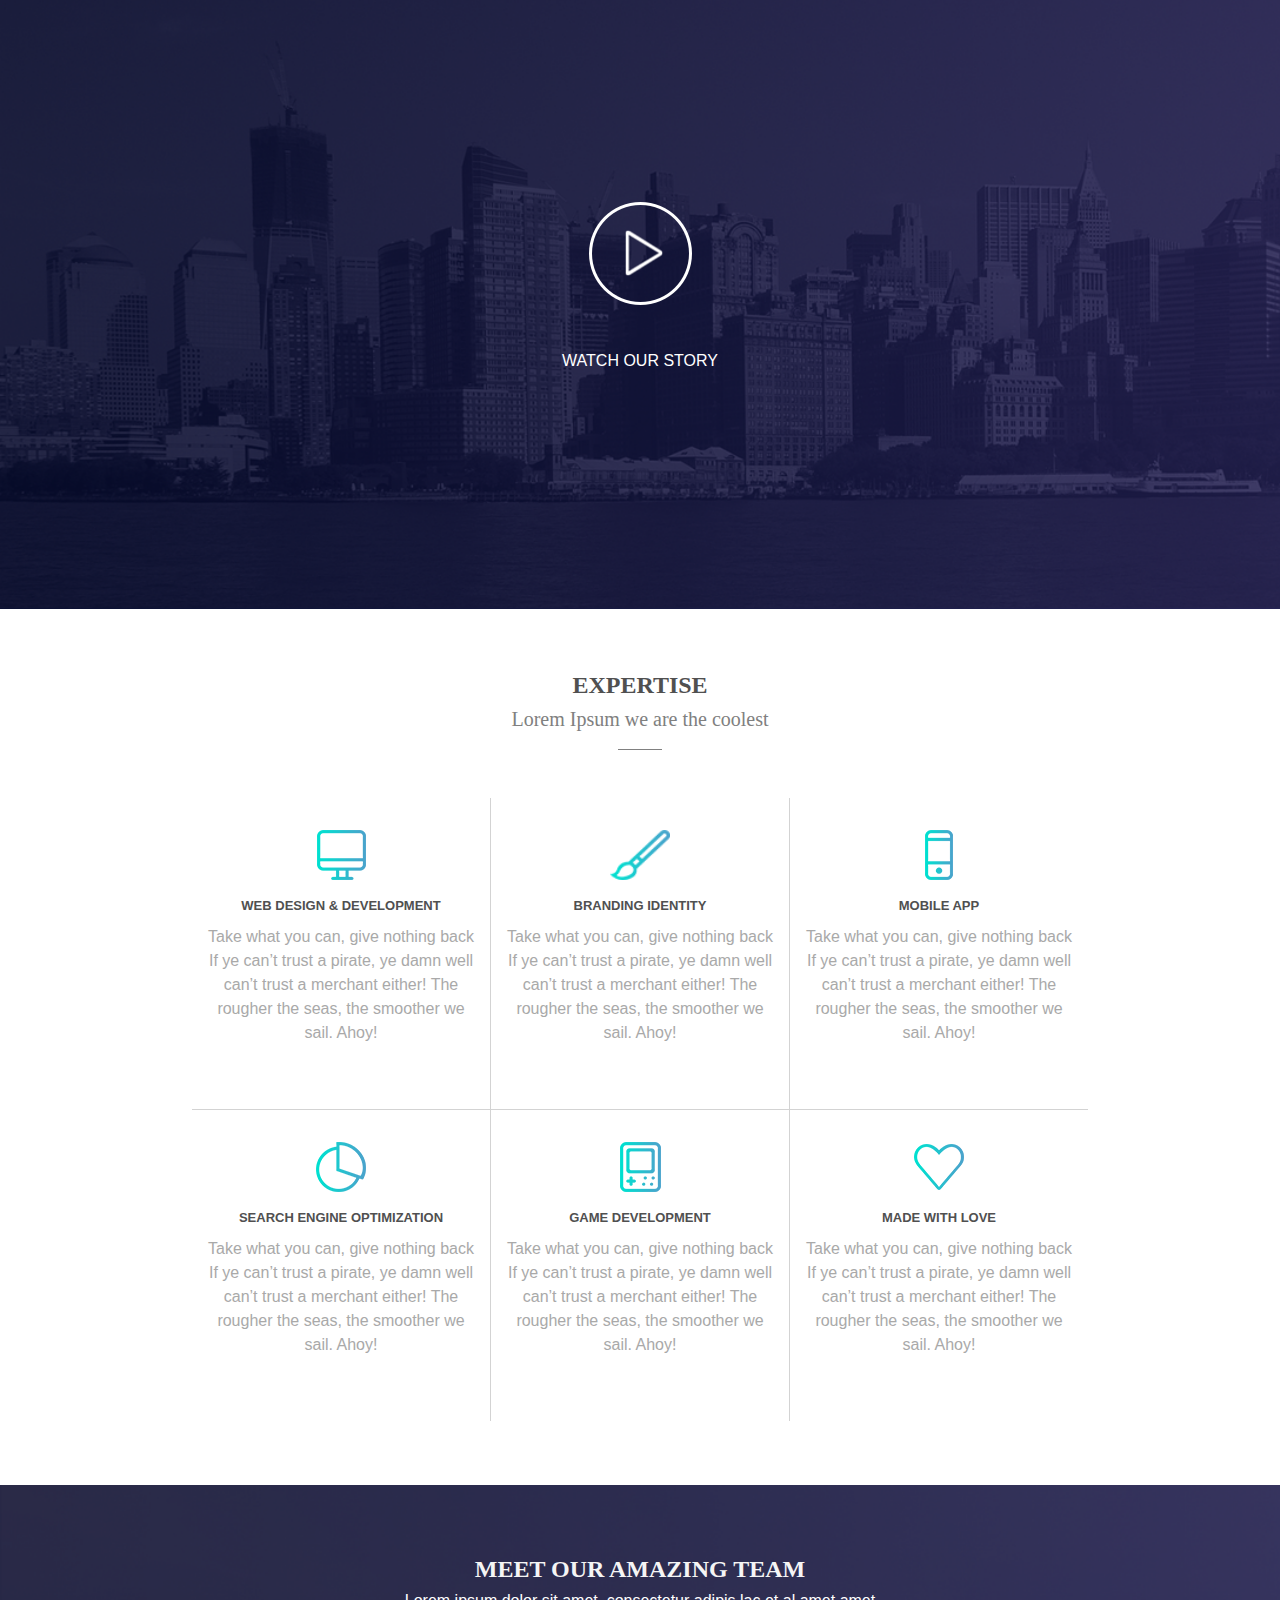
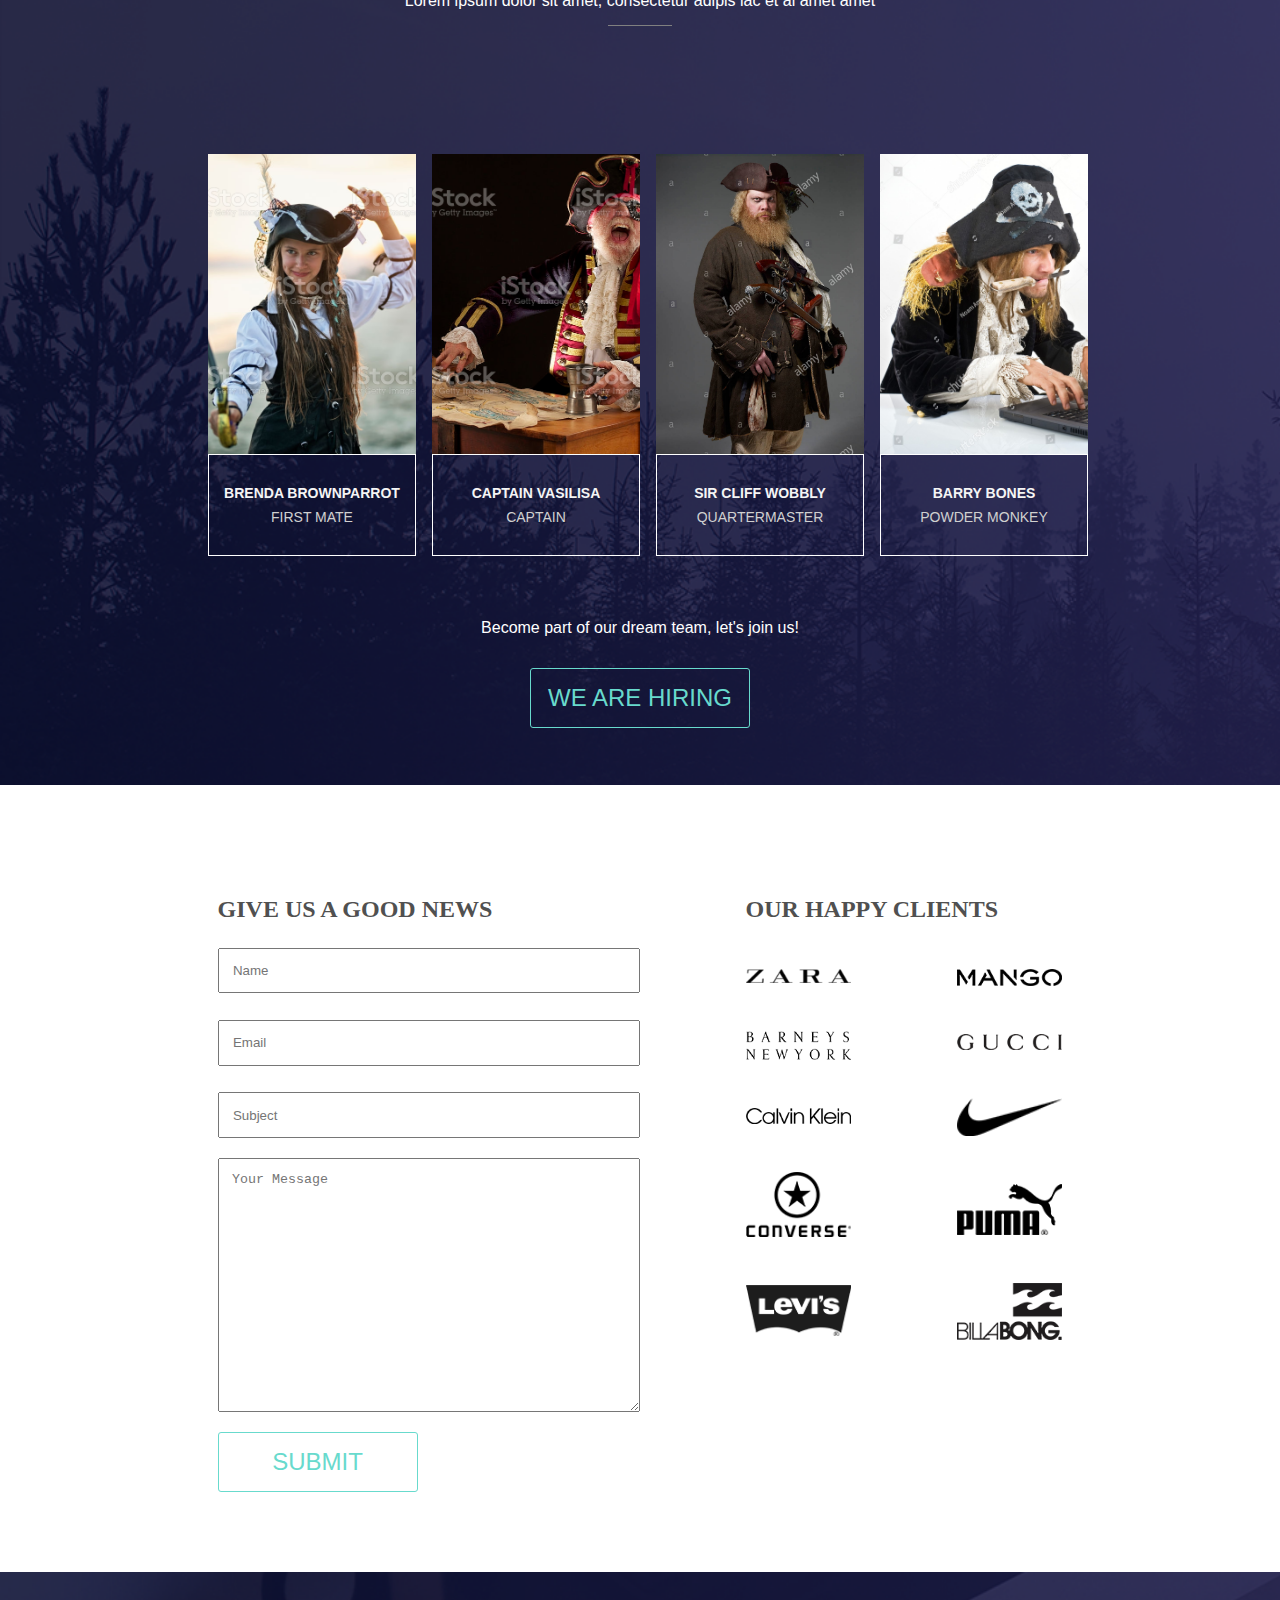
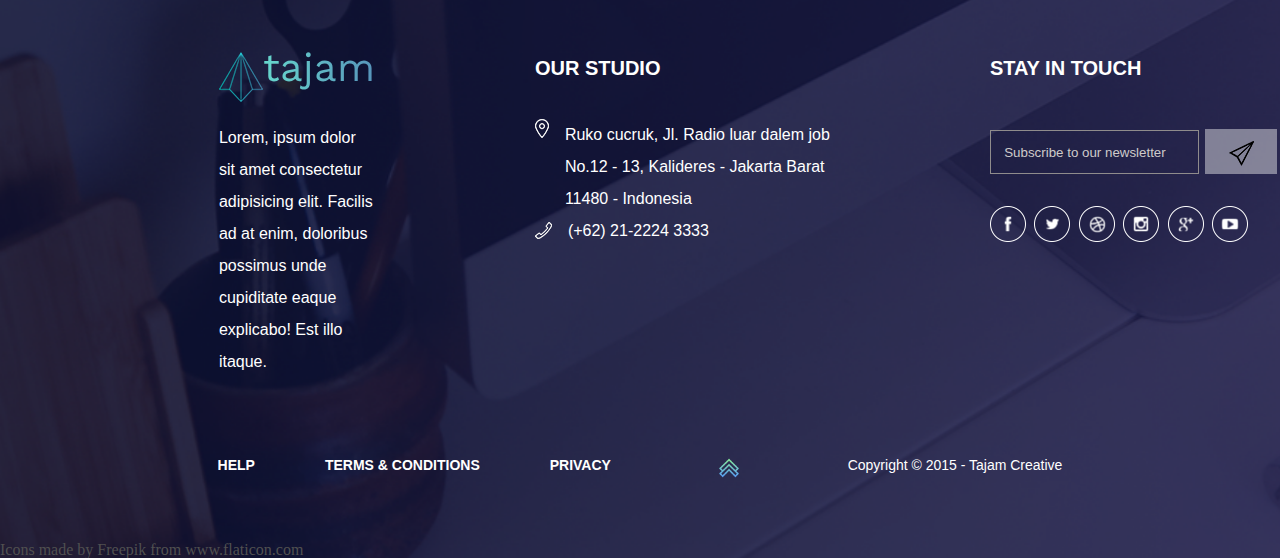
==== commit ae2a2649: "implemented grid" ====
--- a/index.html
+++ b/index.html
@@ -25,8 +25,8 @@
             </div>
             <div class="top-right uppercase">
                 <ul>
-                    <li class="active"><a href="#">about</a></li>
-                    <li><a href="#" id="button2">home</a></li>
+                    <li class="active"><a href="#">home</a></li>
+                    <li><a href="#" id="button2">about</a></li>
                     <li><a href="#" id="button3">expertise</a></li>
                     <li><a href="#" id="button4">teams</a></li>
                     <li><a href="#" id="button5">works</a></li>
@@ -77,117 +77,133 @@
     </section>
 <!-- -----------------STORY VIDEO SECTION END------------------ -->
 
-<!-- -----------------EXPERTISE SECTION------------------ -->
-    <section class="expertise">
-        <div class="expertise-title">
-            <h2 class="uppercase text-center">expertise</h2>
-            <h3 class="text-center">Lorem ipsum dolor sit amet, consectetur adipis lac et elit.</h3>
-        </div>
-        <hr style="height:1px; width:5%; border-width:0; color:gray; background-color:gray">
-        <div class="squares">
-            <div class="squares-top flex-center">
-                <div class="monitor grey-borders">
-                    <div class="flex-center">
-                        <img src="./images/photoshop/design-assets/png/screen.png" alt="">
-                    </div>
-                    <h2 class="uppercase text-center">web design & development</h2>
-                    <p class="text-center">Lorem ipsum dolor sit amet consectetur adipisicing elit. Perferendis iure quod eum esse rem qui magni possimus. Repellat excepturi accusamus.</p>
-                </div>
-                <div class="pen grey-borders">
-                    <div class="flex-center">
-                        <img src="./images/photoshop/design-assets/png/pen.png" alt="" width="50px" height="50px">
-                    </div>
-                    <h2 class="uppercase text-center">branding identity</h2>
-                    <p class="text-center">Lorem ipsum dolor sit amet consectetur adipisicing elit. Veniam, iste aliquid pariatur quam ut consequatur ducimus laborum molestiae.</p>
-                </div>
-                <div class="mobile">
-                    <div class="flex-center">
-                        <img src="./images/photoshop/design-assets/png/mobile.png" alt="">
-                    </div>
-                    <h2 class="uppercase text-center">mobile app</h2>
-                    <p class="text-center">Lorem ipsum, dolor sit amet consectetur adipisicing elit. A esse nam magnam harum tempora ipsum.</p>
-                </div>
-            </div>
-
-
-            <div class="squares-bottom flex-center">
-                <div class="graph">
-                    <div class="flex-center">
-                        <img src="./images/photoshop/design-assets/png/graph.png" alt="">
-                    </div>
-                    <h2 class="uppercase text-center">search engine optimization</h2>
-                    <p class="text-center">Lorem ipsum, dolor sit amet consectetur adipisicing elit. Ratione, itaque libero? Officiis voluptatum enim ratione hic, ex aperiam deleniti.</p>
-                </div>
-                <div class="game">
-                    <div class="flex-center">
-                        <img src="./images/photoshop/design-assets/png/gameboy.png" alt="">
-                    </div>
-                    <h2 class="uppercase text-center">game development</h2>
-                    <p class="text-center">Lorem ipsum dolor sit amet consectetur adipisicing elit. Ut, tempore dolor et eveniet error maiores? Omnis sed animi at nam.</p>
-                </div>
-                <div class="heart">
-                    <div class="flex-center">
-                        <img src="./images/photoshop/design-assets/png/heart.png" alt="" width="50px" height="50px">
-                    </div>
-                    <h2 class="uppercase text-center">made with love</h2>
-                    <p class="text-center">Lorem ipsum dolor sit amet consectetur adipisicing elit. Provident veniam earum sapiente nobis eos a nemo. Soc sit amet consectetur.</p>
-                </div>
-            </div>
-        </div>
-    </section>
+
+     <!--START OF EXPERTISE GRID-->
+
+    <div class="expertise">
+        <div class="expertise-headline uppercase text-center">
+            <h2>expertise</h2>
+        </div>
+        <div class="expertise-text text-center">
+            <p>Lorem Ipsum we are the coolest</p>
+            <hr style="height:1px; width:5%; border-width:0; color:gray; background-color:gray"> 
+        </div>
+
+        <div class="expertise-grid">
+            <div class="border">
+                <div class="grid">
+                    <div class="item">
+                        <div class="icon">
+                            <img src="./images/photoshop/design-assets/png/screen.png">
+                        </div>
+                        <div class="heading-expertise uppercase">
+                            <h3>web design & development</h3>
+                        </div>
+                        <div class="text-expertise">
+                            <p>Take what you can, give nothing back If ye can’t trust a pirate, ye damn well can’t trust a merchant either! The rougher the seas, the smoother we sail. Ahoy!</p>
+                        </div>
+                    </div>
+                    <div class="item">
+                        <div class="icon">
+                        <img src="./images/photoshop/design-assets/png/pen.png" style="height: 50px;">
+                    </div>
+                        <div class="heading-expertise uppercase">
+                            <h3>branding identity</h3>
+                        </div>
+                        <div class="text-expertise">
+                            <p>Take what you can, give nothing back If ye can’t trust a pirate, ye damn well can’t trust a merchant either! The rougher the seas, the smoother we sail. Ahoy!</p>
+                        </div>
+                    </div>
+
+                    <div class="item">
+                        <div class="icon">
+                            <img src="./images/photoshop/design-assets/png/mobile.png">
+                        </div>
+                        <div class="heading-expertise uppercase">
+                            <h3>mobile app</h3>
+                        </div>
+                        <div class="text-expertise">
+                            <p>Take what you can, give nothing back If ye can’t trust a pirate, ye damn well can’t trust a merchant either! The rougher the seas, the smoother we sail. Ahoy!</p>
+                        </div>
+                    </div>
+
+                    <div class="item">
+                        <div class="icon">
+                            <img src="./images/photoshop/design-assets/png/graph.png">
+                        </div>
+                        <div class="heading-expertise uppercase">
+                            <h3>search engine optimization</h3>
+                        </div>
+                        <div class="text-expertise">
+                            <p>Take what you can, give nothing back If ye can’t trust a pirate, ye damn well can’t trust a merchant either! The rougher the seas, the smoother we sail. Ahoy!</p>
+                        </div>
+                    </div>
+
+                    <div class="item">
+                        <div class="icon">
+                            <img src="./images/photoshop/design-assets/png/gameboy.png">
+                        </div>
+                        <div class="heading-expertise uppercase">
+                            <h3>game development</h3>
+                        </div>
+                        <div class="text-expertise">
+                            <p>Take what you can, give nothing back If ye can’t trust a pirate, ye damn well can’t trust a merchant either! The rougher the seas, the smoother we sail. Ahoy!</p>
+                        </div>
+                    </div>
+
+                    <div class="item">
+                        <div class="icon">
+                            <img src="./images/photoshop/design-assets/png/heart.png"></div>
+                        <div class="heading-expertise uppercase">
+                            <h3>made with love</h3>
+                        </div>
+                        <div class="text-expertise">
+                            <p>Take what you can, give nothing back If ye can’t trust a pirate, ye damn well can’t trust a merchant either! The rougher the seas, the smoother we sail. Ahoy!</p>
+                        </div>
+                    </div>
+                </div> 
+            </div>
+        </div>
+    </div>
 <!-- -----------------EXPERTISE SECTION END------------------ -->
 
-<!-- -------------------TEAM SECTION-------------------- -->
-    <section class="team">
-        <div class="team-title">
+
+    <div class="team">
+        <div class="team-header">
             <h2 class="uppercase text-center">meet our amazing team</h2>
             <h3 class="text-center">Lorem ipsum dolor sit amet, consectetur adipis lac et al amet amet</h3>
             <hr style="height:1px; width:5%; border-width:0; color:gray; background-color:gray">
         </div>
-        
+            <div class="team-photos">
+                <div class="photo1"></div>
+                <div class="photo2"></div>
+                <div class="photo3"></div>
+                <div class="photo4"></div>
+            </div>
+            <div class="team-names">
+                <div class="name1 uppercase">
+                    <h3>Brenda Brownparrot</h3>
+                    <p>first mate</p>
+                </div>
+                <div class="name2 uppercase">
+                    <h3>Captain Vasilisa</h3>
+                    <p>captain</p>
+                </div>
+                <div class="name3 uppercase">
+                    <h3>Sir Cliff Wobbly</h3>
+                    <p>quartermaster</p></div>
+                <div class="name4 uppercase">
+                    <h3>Barry Bones</h3>
+                    <p>powder monkey</p>
+                </div>
+            </div>
     
-
-        <div class="team-pics">
-            <div class="member-1 square">
-
-            </div>
-            <div class="member-2 square">
-
-            </div>
-            <div class="member-3 square">
-
-            </div>
-            <div class="member-4 square">
-
-            </div>
-        </div>
-
-        <div class="team-tags">
-            <div class="tag-1 rectangle">
-                <h2 class="name uppercase text-center">Brenda Brownparrot</h2>
-                <h3 class="job uppercase text-center">first mate</h3>
-            </div>
-            <div class="tag-2 rectangle">
-                <h2 class="name uppercase text-center">Captain Vasilisa</h2>
-                <h3 class="job uppercase text-center">Captain</h3>
-            </div>
-            <div class="tag-3 rectangle">
-                <h2 class="name uppercase text-center">Sir Cliff Wobbly</h2>
-                <h3 class="job uppercase text-center">quartermaster</h3>
-            </div>
-            <div class="tag-4 rectangle">
-                <h2 class="name uppercase text-center">Barry Bones</h2>
-                <h3 class="job uppercase text-center">powder monkey</h3>
-            </div>
-        </div>
-        <div class="team-footer">
-            <h2 class="text-center">Become part of our dream team, join us !</h2>
-            <div class="team-button flex-center">
-                <button class="button uppercase" style="width: 220px" type="button">we are hiring</button>
-            </div>
-            
-        </div>
-    </section>
+                <div class="team-bottom">
+                    <p>Become part of our dream team, let's join us!</p>
+                    <button class="button uppercase" style="width: 220px" type="button">we are hiring</button>
+                </div>
+    </div>   
+    
 <!-- -----------------TEAM SECTION END------------------ -->
 
 
@@ -271,21 +287,21 @@
                     <input type="image" class="airplane" src="/images/photoshop/design-assets/png/paper122.png" border="0" alt="Submit"/>
                 </div>
                 <div class="social">
-                    <img src="/images/photoshop/design-assets/png/facebook.png" alt="">
-                    <img src="/images/photoshop/design-assets/png/twitter.png" alt="">
-                    <img src="/images/photoshop/design-assets/png/dribbble.png" alt="">
-                    <img src="/images/photoshop/design-assets/png/instagram.png" alt="">
-                    <img src="/images/photoshop/design-assets/png/gplus.png" alt="">
-                    <img src="/images/photoshop/design-assets/png/youtube.png" alt="">
+                    <a href="https://facebook.com" target="_blank"><img src="/images/photoshop/design-assets/png/facebook.png" alt=""></a>
+                    <a href="https://twitter.com" target="_blank"><img src="/images/photoshop/design-assets/png/twitter.png" alt=""></a>
+                    <a href="https://dribbble.com"target="_blank"><img src="/images/photoshop/design-assets/png/dribbble.png" alt=""></a>
+                    <a href="https://instagram.com/"target="_blank"><img src="/images/photoshop/design-assets/png/instagram.png" alt=""></a>
+                    <a href="https://myaccount.google.com"target="_blank"><img src="/images/photoshop/design-assets/png/gplus.png" alt=""></a>
+                    <a href="https://youtube.com"target="_blank"><img src="/images/photoshop/design-assets/png/youtube.png" alt=""></a>
                 </div>
             </div>
         </section>
         
         <div class="footer-bottom">
             <div class="bottom-left">
-               <h3 class="uppercase">help</h3>
-               <h3 class="uppercase">terms &amp; conditions</h3>
-               <h3 class="uppercase">privacy</h3>
+               <h3 class="uppercase"><a href="">help</a></h3>
+               <h3 class="uppercase"><a href="">terms &amp; conditions</a></h3>
+               <h3 class="uppercase"><a href="">privacy</a></h3>
             </div>
             <div class="back-to-top">
                 <input type="image" src="/images/up-chevron.png" width="20px" height="20px" id="top">
@@ -307,3 +323,5 @@
 
 </body>
 </html>
+
+
--- a/css/style.css
+++ b/css/style.css
@@ -90,7 +90,7 @@
 }
 
 .top-right ul li {
-    padding-left: 2em;
+    margin-left: 2em;
     
 }
 
@@ -109,6 +109,14 @@
 
 
 /*--------------------TOP-BOTTOM------------------*/
+@media (max-width: 870px){
+    .bottom h1 {
+        max-width: 70%;
+        text-align: center;
+    }
+
+}
+
 .bottom {
     color: white;
     display: inline-flex;
@@ -136,7 +144,7 @@
     margin-right: auto;
     width: 50%;
     text-align: center;
-    line-height: 1.5;
+    line-height: 1.7;
     font-family: sans-serif;
     padding-top: 1em;
 }
@@ -226,6 +234,12 @@
     
 }
 
+.play-button img:hover {
+    background-color: rgba(192, 192, 192, 0.400);
+    border-radius: 50%;
+    transform: scale(1.1);
+}
+
 .play-title {
     display: flex;
     justify-content:center;
@@ -238,183 +252,222 @@
 
 /* ---------------------------------------EXPERTISE SECTION--------------------------------- */
 
-.expertise {
-    margin-top: 6em;
-}
-
-.expertise-title h2 {
+.border {
+    background-color: white;
+  } 
+  .grid {
+    background-color: lightgray;
+    display: grid;
+    grid-template-columns: repeat(3, 1fr);
+    grid-gap: 1px;
+    margin-bottom: 1em;
+  }
+
+.grid > div {
+    background-color: white;
+    padding: 2em 0 3em 0; 
+  }
+
+.item{
+    display: flex;
+    flex-direction: column;
+    justify-content: center;
+
+}  
+
+.icon{
+    margin: auto;
+    padding: 0 1em 1em 1em;
+}
+
+.expertise-headline h2 {
     font-size: 24px;
     font-weight: bold;
     color: #505050;
     margin-bottom: 0.5em;
 }
 
-.expertise-title h3 {
+.expertise-text p {
     color: grey;
     font-size: 20px;
     margin-bottom: 1em;
 }
 
-.squares {
+.heading-expertise{
+    text-align: center;
+    font-size: 13px;
+    padding-bottom: 1em;
+}
+
+.text-expertise{
+    text-align: center;
+    line-height: 1.3em;
+    color: darkgray;
+    padding: 0 1em 1em 1em;
+}
+
+.heading-expertise h3 {
+    font-family: sans-serif;
+    font-weight: bold;
+    color: #505050;
+}
+
+.text-expertise p{
+    font-family: sans-serif; 
+    line-height: 1.5em;
+}
+
+
+.expertise-text hr {
+    margin-bottom: 3em;
+}
+
+.expertise {
     width: 70%;
-    margin: 6em auto
-}
-
-.monitor {
-    padding-bottom: 3em;
-    width: 33%;
-}
-
-.pen {
-    width: 33%;
-}
-
-.mobile {
-    border-bottom: 1px solid #E8E8E8;
-    width: 33%;
-}
-
-.graph {
-    border-right: 1px solid #E8E8E8;
-    padding-top: 3em;
-    width: 33%;
-}
-
-.game {
-    border-right: 1px solid #E8E8E8;
-    width: 33%;
-    padding-top: 3em;
-}
-
-.heart {
-    width: 33%;
-    padding-top: 3em;
-}
-
-.squares-top {
-    width: 100%;
-}
-
-.squares-bottom {
-    width: 100%;
-}
-
-.squares h2 {
-    padding-top: 2em;
-    padding-bottom: 2em;
-    font-family: sans-serif;
-    font-weight: 600;
-    color: #505050
-}
-
-.squares p {
-    font-family: sans-serif;
-    line-height: 1.5;
-    color: grey;
-    width: 80%;
-    margin: 0 auto;
-}
-/* ---------------------------------------EXPERTISE SECTION END--------------------------------- */
-
-/* ---------------------------------------TEAM SECTION--------------------------------- */
-
-.team-pics {
-    display: flex;
-    justify-content: space-evenly;
-    width: 70%;
-    margin: 0 auto;
-}
-
-.team-tags {
-    display: flex;
-    justify-content: space-evenly;
-    width: 70%;
-    margin: 0 auto;
-}
-
-.team-tags h2 {
-    color: whitesmoke;
-    font-family: sans-serif;
-    font-weight: 600;
-}
-
-.team-tags h3 {
-    color: #D0D0D0;
-    font-family: sans-serif;
-    font-weight: lighter;
-}
-
-.name {
-    padding: 1em;
-}
-
-.team {
+    margin: 4em auto;
+}
+
+@media (max-width: 884px){
+    .expertise {
+        margin: 1em auto;
+        width: 90%;
+    }
+
+    .expertise h2{
+        margin-top: 2.5em;
+    }
+}
+
+
+/*START TEAM*/
+
+.team{
     background-image: url(/images/photoshop/design-assets/bgk-header.png);
     background-repeat: no-repeat;
     background-size: cover;
-}
-
-.team-title h2 {
+    height: 900px;
+}
+
+.team-header h2 {
     padding-top: 3em;
     color: whitesmoke;
     font-size: 24px;
     font-weight: bold;
     margin-bottom: .5em;
-}
-
-.team-title h3 {
-    color: white;
-    font-family: Georgia, 'Times New Roman', Times, serif;
-    font-size: 18px;
+    text-align: center;
+}
+
+.team-header h3 {
+    color: white;
+    font-family: sans-serif;
+    font-size: 16px;
     padding-bottom: .5em;
-}
-
-.team-title {
+    text-align: center;
+}
+
+.team-header {
     margin-bottom: 3em;
 }
 
-.team-button button:hover {
+/* PHOTOPART */
+
+.team-photos{
+    display: flex;
+    justify-content: space-evenly;
+    margin: 0 auto;
+    width: 70%;
+    padding-top: 5em;
+}
+
+.photo1, .photo2, .photo3, .photo4 {
+    width: 260px;
+    height: 300px;
+    background-color: white;
+    margin-left: 1em;
+
+}
+
+.photo1 {
+    background-image: url(/images/female-pirate.jpg);
+    background-size: cover;
+    background-position-x: center;
+}
+
+.photo2 {
+    background-image: url(/images/captain.jpg);
+    background-size: cover;
+    background-position-x: center;
+}
+
+.photo3 {
+    background-image: url(/images/quartermaster.png);
+    background-size: cover;
+}
+
+.photo4 {
+    background-image: url(/images/pc-pirate.jpg);
+    background-size: cover;
+}
+
+.team-names{
+    display: flex;
+    justify-content: space-evenly;
+    margin: 0 auto;
+    width: 70%;
+}
+
+.team-names h3 {
+    color: whitesmoke;
+    font-family: sans-serif;
+    font-weight: 600;
+    padding-bottom: .75em;
+    font-size: 14px;
+}
+
+.team-names p {
+    color: #D0D0D0;
+    font-family: sans-serif;
+    font-weight: lighter;
+    font-size: 14px;
+}
+
+.name1, .name2, .name3, .name4 {
+    display: flex;
+    justify-content: center;
+    flex-direction: column;
+    text-align: center;
+    height: 100px;
+    width: 258px;
+    background-color:transparent;
+    border: solid 1px white;
+    margin-left: 1em;
+    color: white;
+ 
+}
+
+.team-bottom{
+    display: flex;
+    justify-content: center;
+    flex-direction: column;
+}
+
+.team-bottom p{
+    color: white;
+    margin: 4em 0 2em;
+    text-align: center;
+    font-family: sans-serif;
+    font-size: 16px;
+}
+
+.team-bottom button {
+    margin: 0 auto;
+}
+
+.team-bottom button:hover {
     color: rgb(255, 255, 255);
     background-color: #68dacd;
     transition: 0.6s;
 }
-
-.team-button button {
-    margin: 1.5em auto 4.5em;
-}
-
-.team-footer {
-    margin-top: 6em;
-}
-
-.team-footer h2 {
-    color: white;
-    font-family: sans-serif;
-    font-size: 16px;
-}
-
-.member-1 {
-    background-image: url(/images/female-pirate.jpg);
-    background-size: cover;
-    background-position-x: center;
-}
-
-.member-2 {
-    background-image: url(/images/captain.jpg);
-    background-size: cover;
-    background-position-x: center;
-}
-
-.member-3 {
-    background-image: url(/images/quartermaster.png);
-    background-size: cover;
-}
-
-.member-4 {
-    background-image: url(/images/pc-pirate.jpg);
-    background-size: cover;
-}
-/* ----------------------------------TEAM SECTION END------------------------------ */
 
 
 /* -----------------------CLIENT SECTION ------------------- */
@@ -468,7 +521,7 @@
 }
 
 .inner-right img {
-    width: 140px;
+    width: 50%;
     padding-bottom: 3em;
 }
 
@@ -623,8 +676,13 @@
     background-color: rgba(255, 255, 255, 0.750);
 }
 
-.social img:nth-child(n + 2){
+.social a:nth-child(n + 2){
     margin-left: .25em;
+}
+
+.social img:hover {
+    background-color: rgba(192, 192, 192, 0.600);
+    border-radius: 50%;
 }
 /* -------FOOTER BOTTOM--------- */
 
@@ -636,9 +694,12 @@
     justify-content: space-between;
 }
 
+.footer-bottom a {
+    color: white;
+}
+
 .bottom-left {
     display: flex;
-    color: white;
     font-family: sans-serif;
     font-size: 14px;
 }
@@ -682,4 +743,4 @@
     left: 0;
     z-index: 1;
 }
-/* -------------SECTION FOOTER END------------- */+/* -------------SECTION FOOTER END------------- */
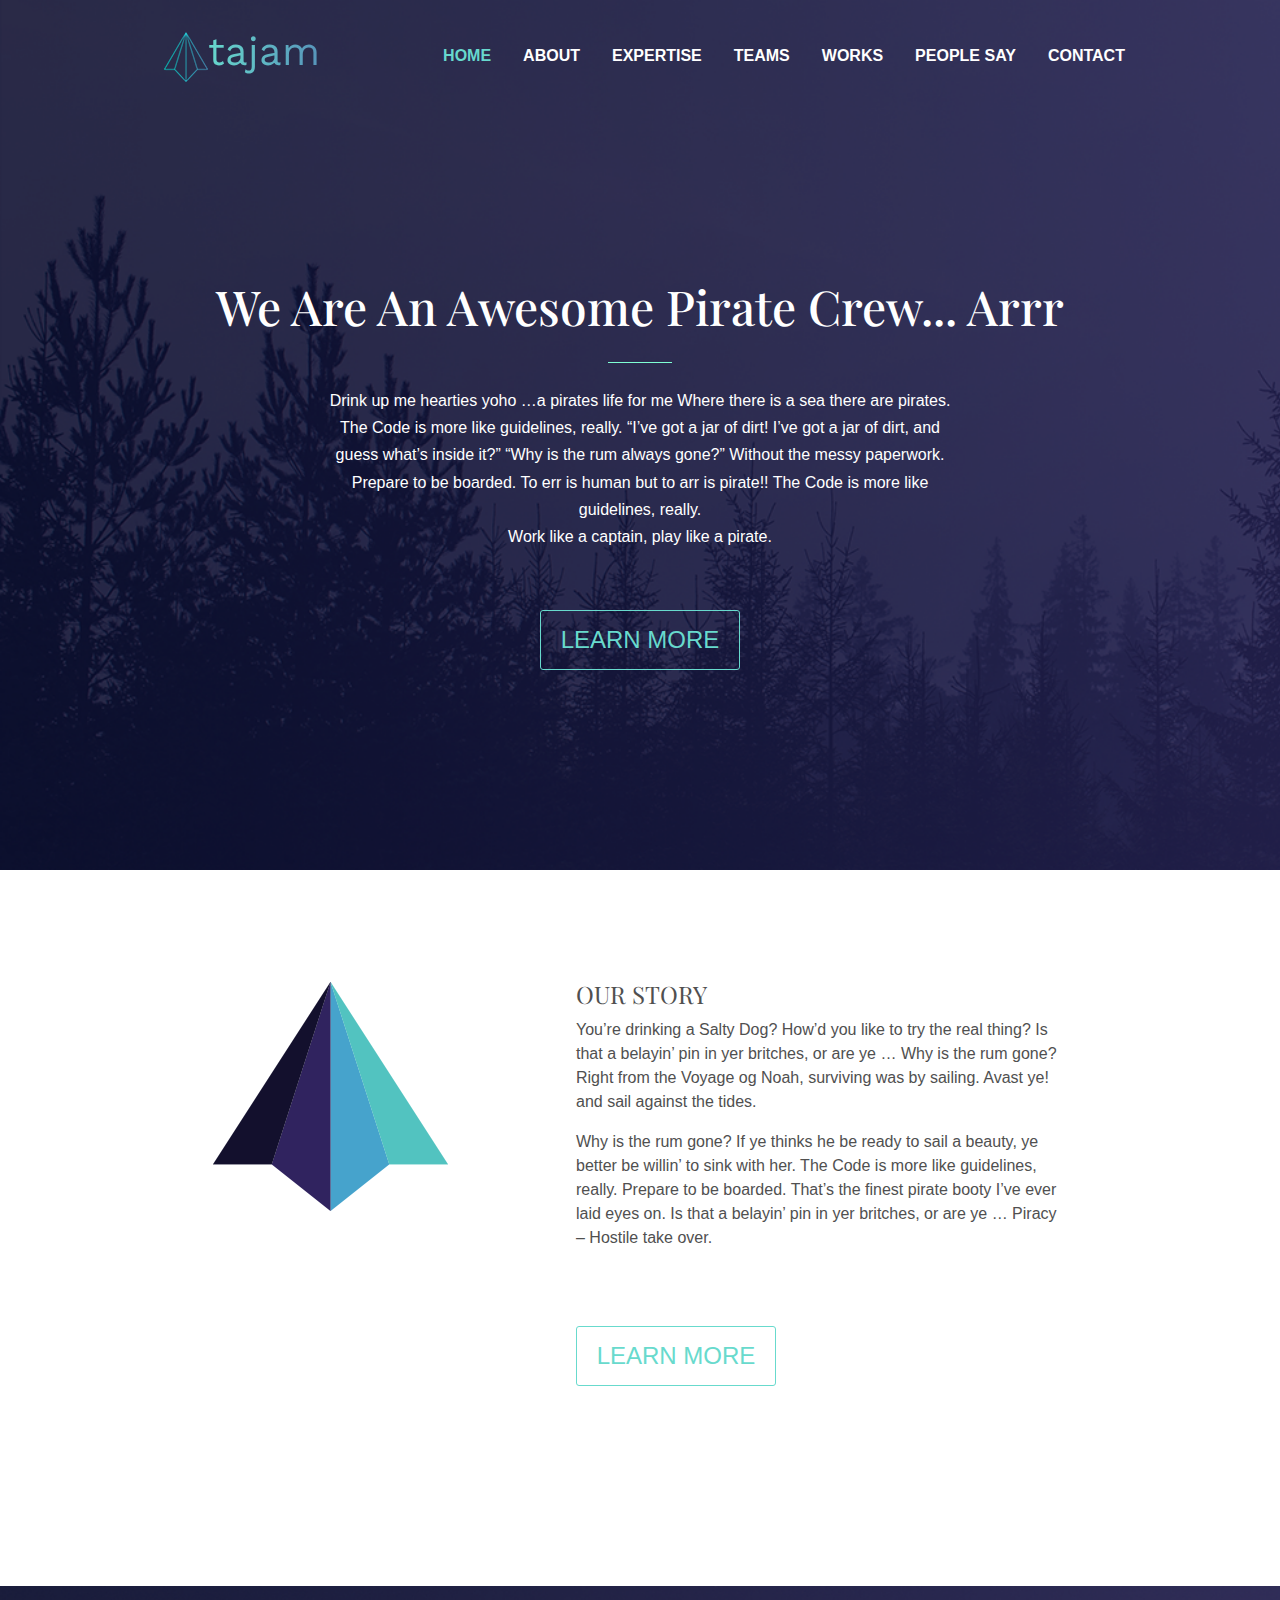
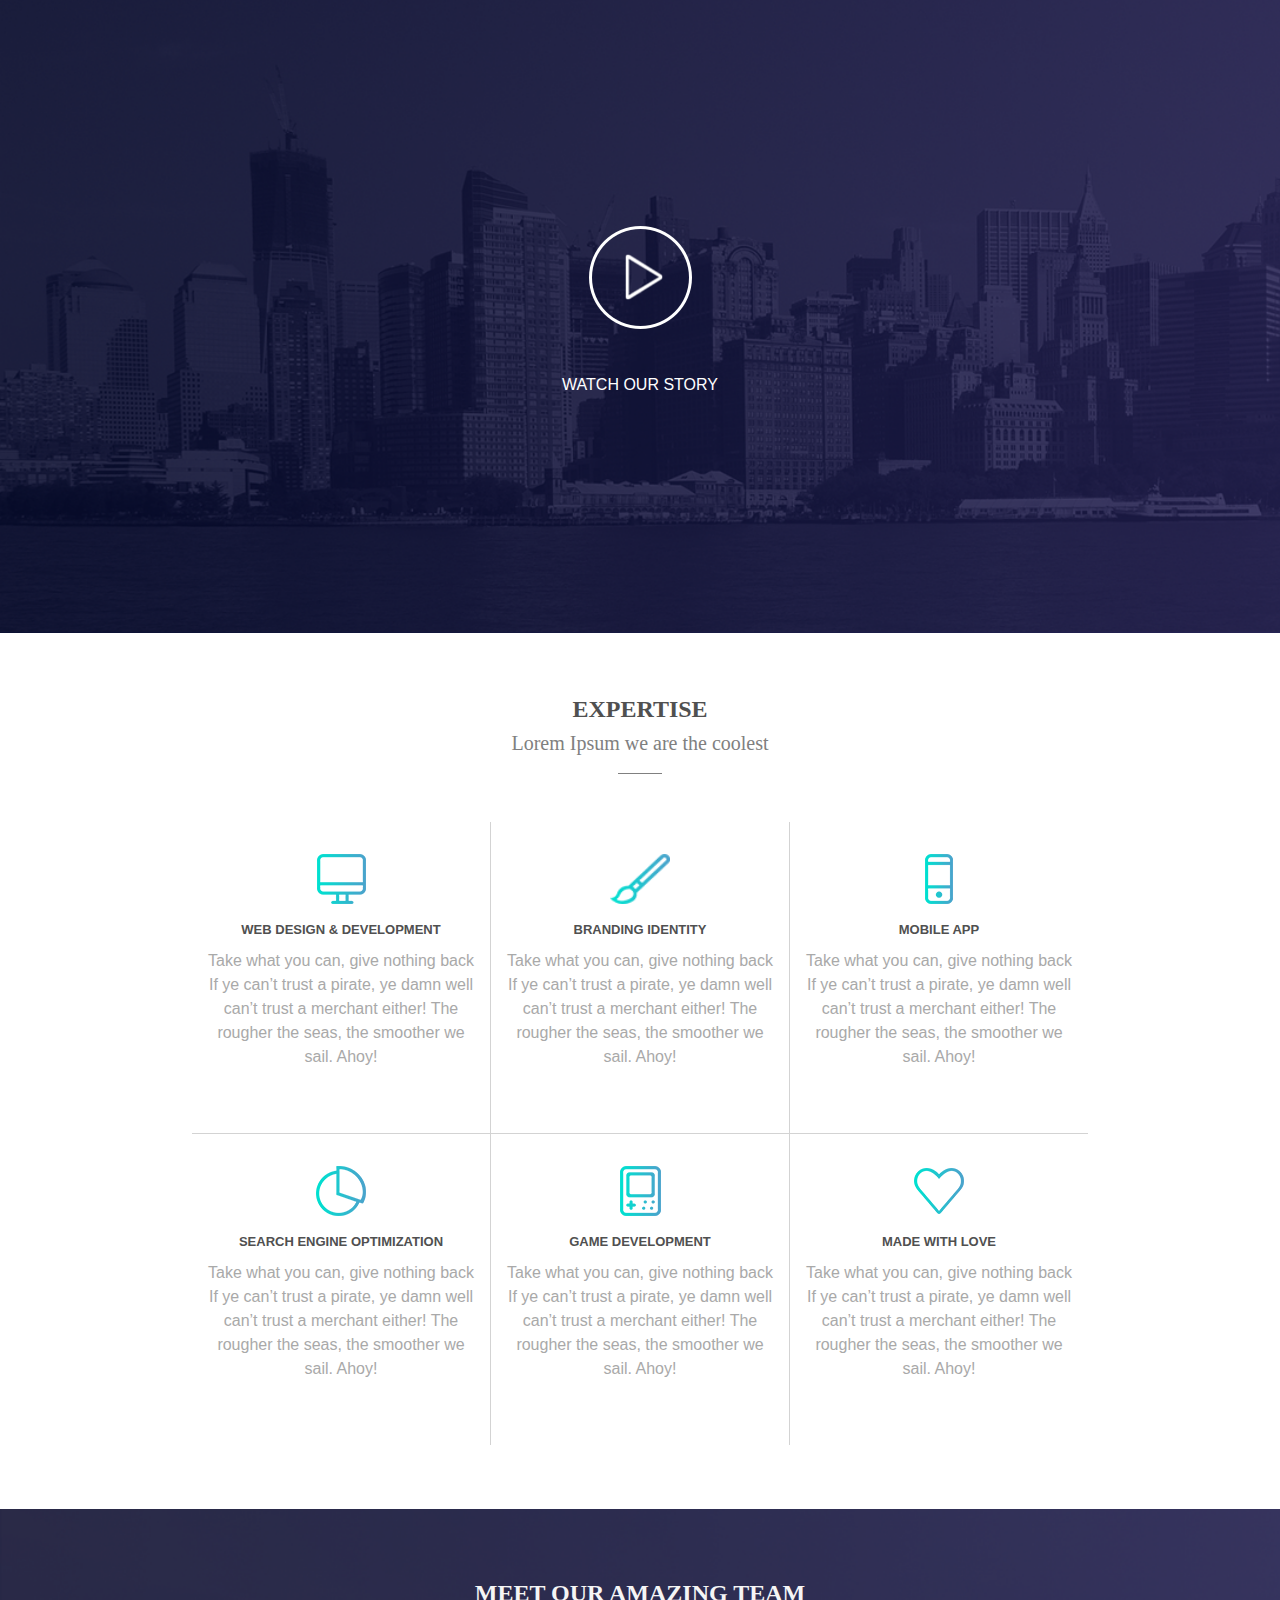
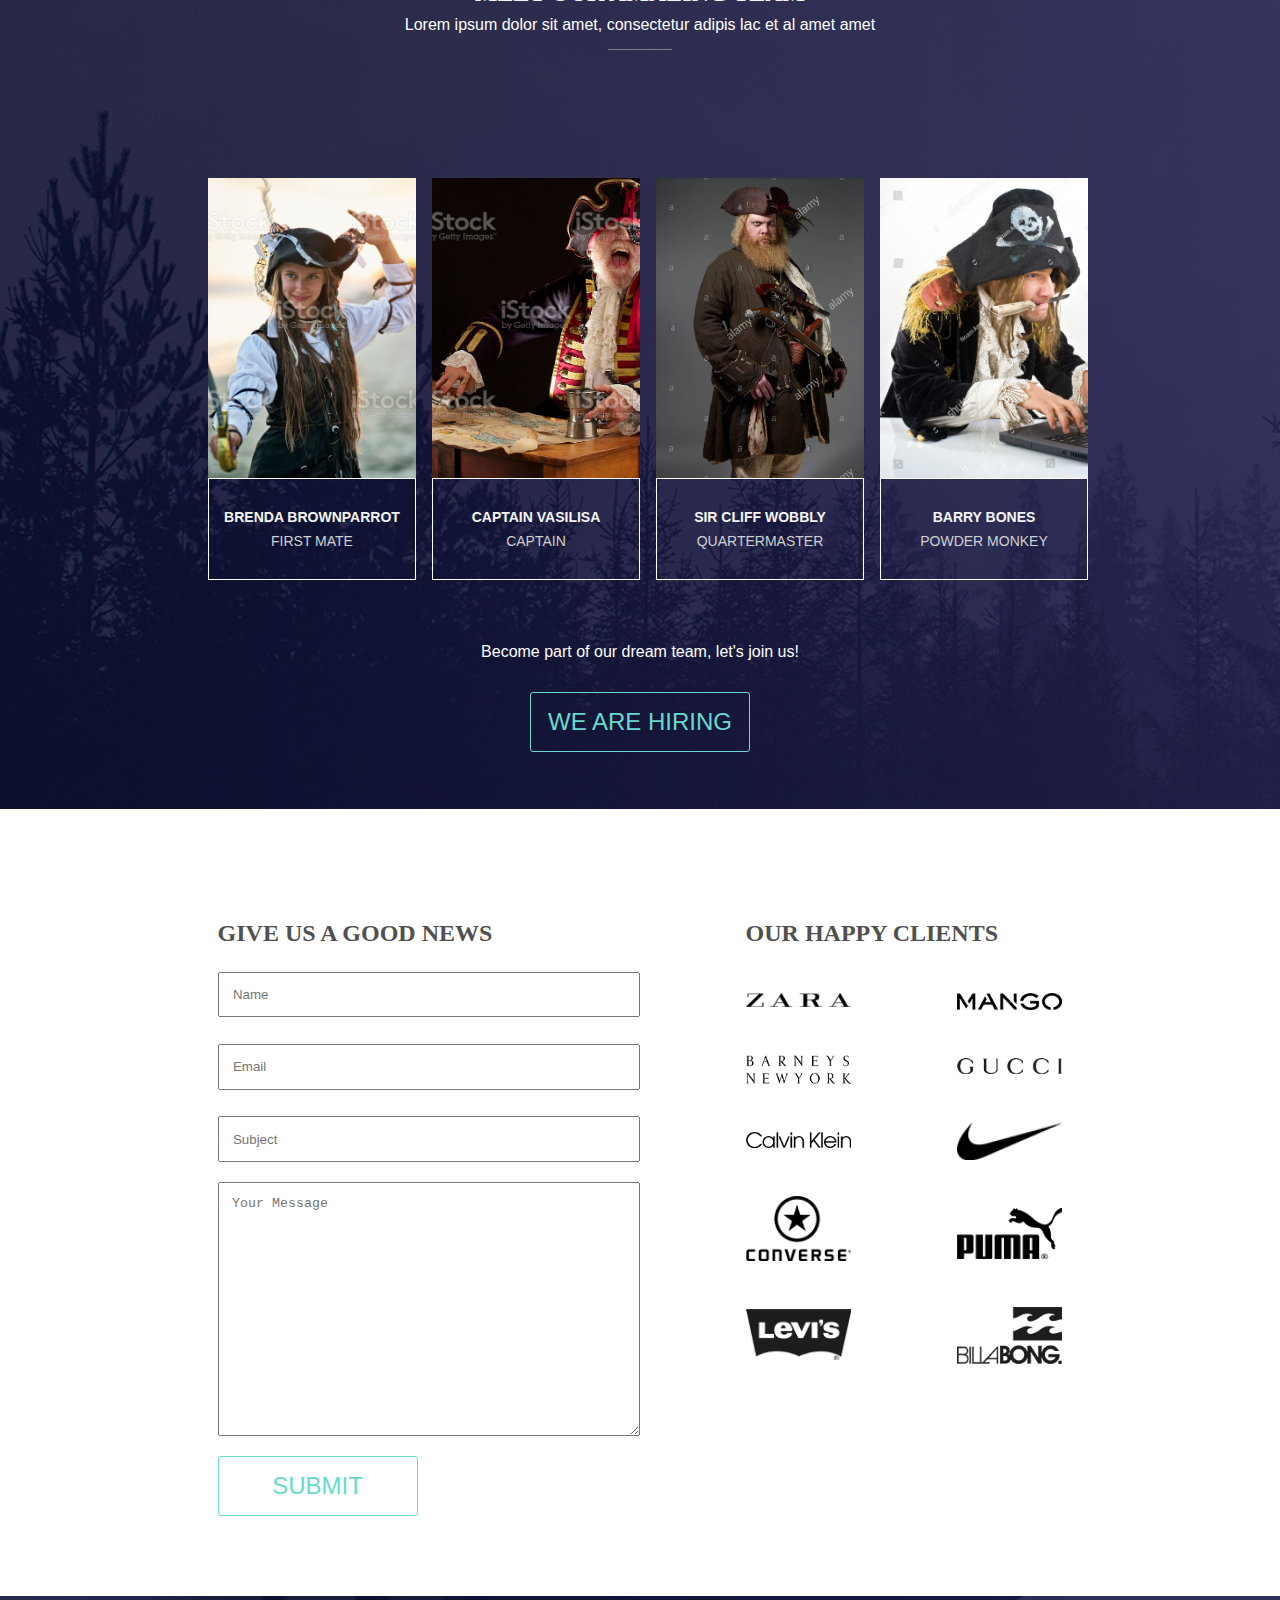
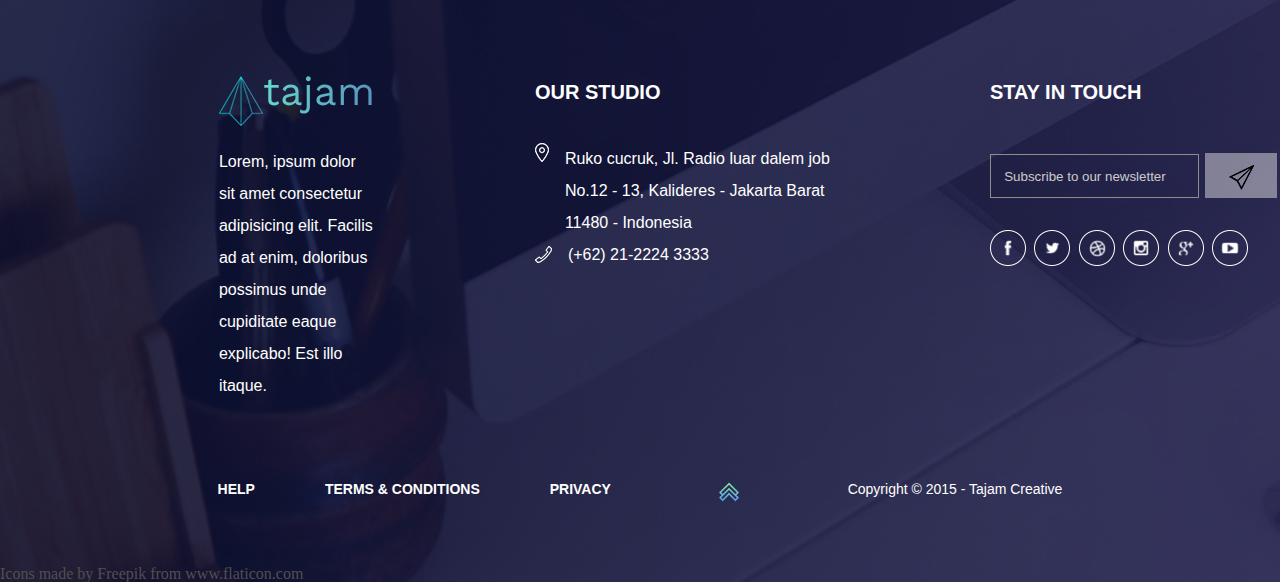
==== commit a034d7fe: "error fix" ====
--- a/index.html
+++ b/index.html
@@ -36,7 +36,7 @@
             </div>
         </div>
         <div class="bottom">
-            <h1>we are an awesome creative team</h1>
+            <h1>we are an awesome pirate crew... arrr</h1>
             
             <hr style="height:1px; width:5%; border-width:0; color:rgb(127, 255, 212); background-color:rgb(127, 255, 212)">
             
@@ -56,9 +56,9 @@
         <div class="our-story-text">
             <h1 class="uppercase">our story</h1>
             
-            <p>Lorem ipsum dolor, sit amet consectetur adipisicing elit. Ipsa asperiores nulla unde ut dignissimos dolorem ducimus dicta sapiente ullam facilis laborum voluptates cum quos, sint ad quaerat necessitatibus harum quibusdam.</p>
-            
-            <p>Lorem ipsum dolor sit amet consectetur adipisicing elit. Quaerat aut quisquam omnis doloribus rem! Consequuntur sint, molestiae labore eaque saepe, tempore aliquam nemo placeat, nisi pariatur provident voluptate fugit sequi!</p>
+            <p>You’re drinking a Salty Dog? How’d you like to try the real thing? Is that a belayin’ pin in yer britches, or are ye …  Why is the rum gone? Right from the Voyage og Noah, surviving was by sailing. Avast ye! and sail against the tides.</p>
+            
+            <p>Why is the rum gone? If ye thinks he be ready to sail a beauty, ye better be willin’ to sink with her. The Code is more like guidelines, really. Prepare to be boarded. That’s the finest pirate booty I’ve ever laid eyes on. Is that a belayin’ pin in yer britches, or are ye …  Piracy – Hostile take over.</p>
             <div class="story-button">
                 <button class="button uppercase" type="button">Learn More</button>
             </div>
@@ -69,14 +69,13 @@
 <!-- -----------------STORY VIDEO SECTION------------------ -->
     <section class="watch-story">
         <div class="play-button">
-            <img src="./images/photoshop/design-assets/png/play.png" alt="">
+            <img src="./images/photoshop/design-assets/png/play.png" id="play" data-video="https://www.youtube.com/embed/3YFeE1eDlD0" alt="">
         </div>
         <div class="play-title">
             <h2 class="uppercase">watch our story</h2>
         </div>
     </section>
 <!-- -----------------STORY VIDEO SECTION END------------------ -->
-
 
      <!--START OF EXPERTISE GRID-->
 
@@ -166,7 +165,7 @@
         </div>
     </div>
 <!-- -----------------EXPERTISE SECTION END------------------ -->
-
+<!------------------------ TEAM SECTION---------------- ---------->
 
     <div class="team">
         <div class="team-header">
--- a/css/style.css
+++ b/css/style.css
@@ -29,28 +29,12 @@
     text-align: center;
 }
 
-.grey-borders {
-    border-bottom: 1px solid #E8E8E8;
-    border-right: 1px solid #E8E8E8;
-}
-
-.square {
-    width: 280px;
-    height: 320px;
-    background-color: #ffffff;
-}
-
-.rectangle {
-    width: 278px;
-    height: 80px;
-    background-color: #00000000;
-    border: 1px solid #E8E8E8;
-}
 /* -----------------SHORTCUTS-------------- */
 .wrapper {
     background-image: url(../images/photoshop/design-assets/bgk-header.png);
     background-repeat: no-repeat;
     background-size: cover;
+    width: 100%;
 }
 
 .top {
@@ -86,12 +70,10 @@
 .top-right ul {
     display: flex;
     justify-content: center;
-    
 }
 
 .top-right ul li {
     margin-left: 2em;
-    
 }
 
 .top-right ul li.active a {
@@ -109,9 +91,9 @@
 
 
 /*--------------------TOP-BOTTOM------------------*/
-@media (max-width: 870px){
+@media (max-width: 960px){
     .bottom h1 {
-        max-width: 70%;
+        width: 70%;
         text-align: center;
     }
 
@@ -160,13 +142,11 @@
     
 }
 
-
-
-/*----------------------------TOP-BOTTOM END-------------------------------*/
-/*------------------------- END OF WEBSITE HEADER ------------------------------- */
-
-
-/*-------------------------- OUR STORY SECTION -----------------------------------*/
+/*----------------------TOP-BOTTOM END------------------------*/
+/*------------------------- END OF WEBSITE HEADER ------------ */
+
+
+/*---------------------- OUR STORY SECTION ------------------*/
 
 .our-story {
     display: flex;
@@ -215,12 +195,9 @@
     color: #505050;
     padding-bottom: 1em;
 }
-
-/*-------------------------- OUR STORY SECTION END -----------------------------------*/
-
-
-
-/*-------------------------- STORY VIDEO SECTION -----------------------------------*/
+/*------------------ OUR STORY SECTION END ------------------*/
+
+/*--------------------- STORY VIDEO SECTION ------------------*/
 .watch-story {
     background-image: url(../images/photoshop/design-assets/bgk-middle.png);
     background-repeat: no-repeat;
@@ -238,6 +215,7 @@
     background-color: rgba(192, 192, 192, 0.400);
     border-radius: 50%;
     transform: scale(1.1);
+    cursor: pointer;
 }
 
 .play-title {
@@ -248,9 +226,8 @@
     font-family: sans-serif;
 }
 
-/*------------------------ STORY VIDEO SECTION END -----------------------------------*/
-
-/* ---------------------------------------EXPERTISE SECTION--------------------------------- */
+/*-------------- STORY VIDEO SECTION END ------------*/
+/* ---------------EXPERTISE SECTION----------------- */
 
 .border {
     background-color: white;
@@ -266,13 +243,12 @@
 .grid > div {
     background-color: white;
     padding: 2em 0 3em 0; 
-  }
+}
 
 .item{
     display: flex;
     flex-direction: column;
     justify-content: center;
-
 }  
 
 .icon{
@@ -338,8 +314,7 @@
     }
 }
 
-
-/*START TEAM*/
+/*-------------------------START TEAM------------------------------*/
 
 .team{
     background-image: url(/images/photoshop/design-assets/bgk-header.png);
@@ -369,7 +344,7 @@
     margin-bottom: 3em;
 }
 
-/* PHOTOPART */
+/* PHOTO PART */
 
 .team-photos{
     display: flex;
@@ -384,7 +359,6 @@
     height: 300px;
     background-color: white;
     margin-left: 1em;
-
 }
 
 .photo1 {
@@ -442,7 +416,6 @@
     border: solid 1px white;
     margin-left: 1em;
     color: white;
- 
 }
 
 .team-bottom{
@@ -469,10 +442,9 @@
     transition: 0.6s;
 }
 
-
 /* -----------------------CLIENT SECTION ------------------- */
 
-/* left */
+/*---------- left --------*/
 .client-wrapper {
     display: flex;
     width: 66%;
@@ -545,7 +517,7 @@
 
 /* -----------------------CLIENT SECTION END------------------- */
 
-/* -------------SECTION FOOTER------------- */
+/* -----------------------SECTION FOOTER------------- */
 footer {
     display: flex;
     background-image: url(/images/photoshop/design-assets/bgk-footer.png);
@@ -635,7 +607,7 @@
     line-height: 2em;
     color: white;
     font-family: sans-serif;
-    margin-left: 10em;
+    padding-left: 10em;
 }
 
 .wrapper-right h3 {
